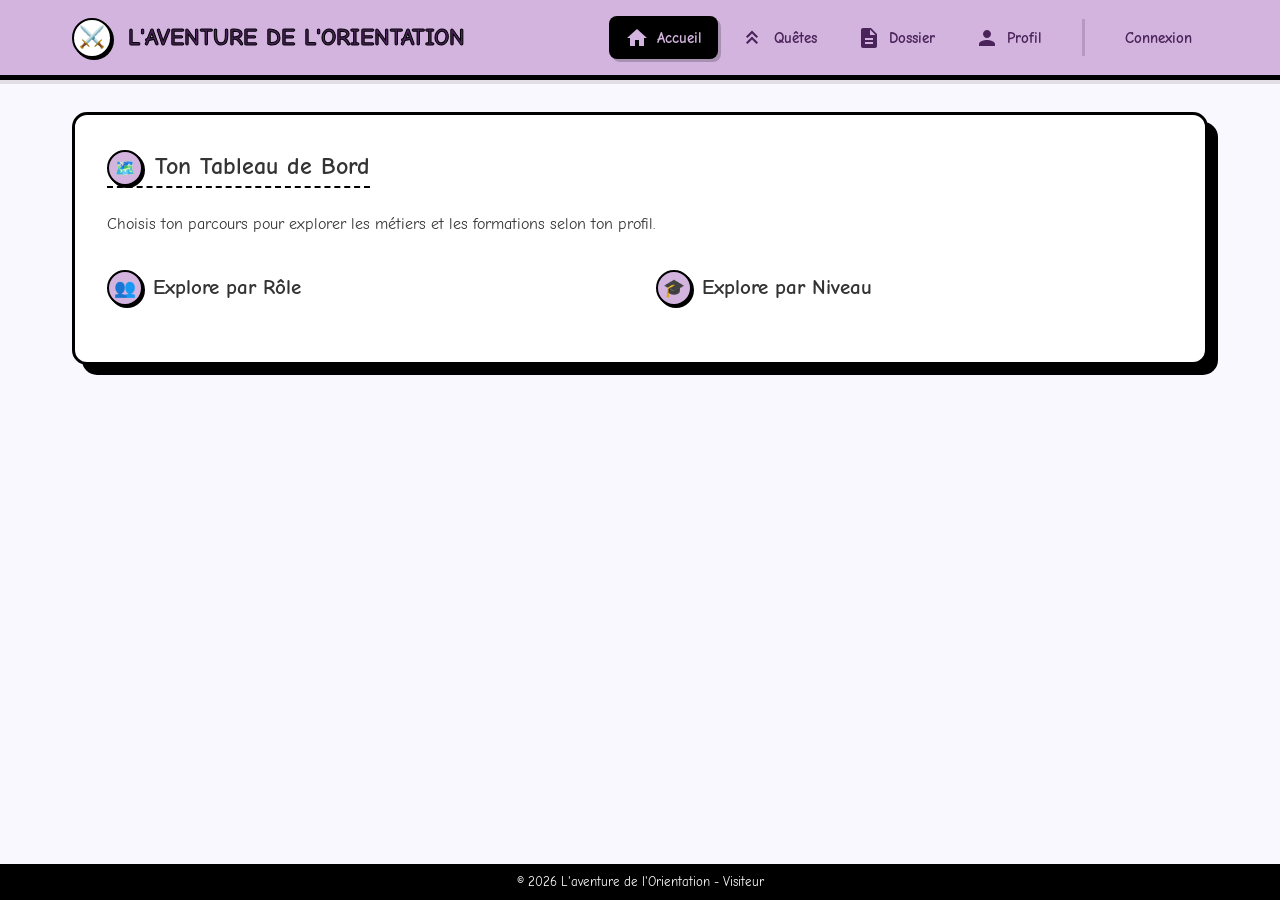
==== frontend/index.html @ a9d34baf "Improve style and better content managmenet" ====
<!DOCTYPE html>
<html lang="fr">
<head>
    <meta charset="UTF-8">
    <meta name="viewport" content="width=device-width, initial-scale=1.0">
    <title>L'aventure de l'Orientation</title>
    <link rel="stylesheet" href="/frontend/css/style.css">
    <link href="https://fonts.googleapis.com/css2?family=Comic+Neue:wght@400;700&display=swap" rel="stylesheet">
</head>
<body>
    <header>
        <div class="header-container">
            <h1><span class="icon">⚔️</span> L'aventure de l'Orientation</h1>
            
            <div id="user-info">
                <button id="menu-toggle" aria-label="Ouvrir le menu">
                    <span></span>
                    <span></span>
                    <span></span>
                </button>
                
                <div id="nav-wrapper">
                    <nav id="main-nav">
                        <button class="nav-btn" data-view="home">
                            <svg class="nav-icon" viewBox="0 0 24 24" width="24" height="24"><path d="M10 20v-6h4v6h5v-8h3L12 3 2 12h3v8z"/></svg>
                            <span>Accueil</span>
                        </button>
                        <button class="nav-btn" data-view="activities">
                            <svg class="nav-icon" viewBox="0 0 24 24" width="24" height="24"><path d="M14.5 18l-4.5-4.5-4.5 4.5-1.5-1.5 6-6 6 6-1.5 1.5zM14.5 12l-4.5-4.5-4.5 4.5-1.5-1.5 6-6 6 6-1.5 1.5z"/></svg>
                            <span>Quêtes</span>
                        </button>
                        <button class="nav-btn" data-view="dossier">
                            <svg class="nav-icon" viewBox="0 0 24 24" width="24" height="24"><path d="M14 2H6c-1.1 0-1.99.9-1.99 2L4 20c0 1.1.89 2 1.99 2H18c1.1 0 2-.9 2-2V8l-6-6zm2 16H8v-2h8v2zm0-4H8v-2h8v2zm-3-5V3.5L18.5 9H13z"/></svg>
                            <span>Dossier</span>
                        </button>
                        <button class="nav-btn" data-view="profile">
                            <svg class="nav-icon" viewBox="0 0 24 24" width="24" height="24"><path d="M12 12c2.21 0 4-1.79 4-4s-1.79-4-4-4-4 1.79-4 4 1.79 4 4 4zm0 2c-2.67 0-8 1.34-8 4v2h16v-2c0-2.66-5.33-4-8-4z"/></svg>
                            <span>Profil</span>
                        </button>
                    </nav>
                    
                    <div id="user-controls">
                        <div id="user-display" class="hidden">
                            <span id="avatar-display">👤</span>
                            <span id="username-display"></span>
                        </div>
                        <button id="login-nav-btn" class="nav-btn">Connexion</button>
                        <button id="logout-btn" title="Déconnexion" class="hidden">
                            <svg class="nav-icon" viewBox="0 0 24 24" width="24" height="24"><path d="M13 3h-2v10h2V3zm4.83 2.17l-1.42 1.42C17.99 7.86 19 9.81 19 12c0 3.87-3.13 7-7 7s-7-3.13-7-7c0-2.19 1.01-4.14 2.58-5.42L6.17 5.17C4.23 6.82 3 9.26 3 12c0 4.97 4.03 9 9 9s9-4.03 9-9c0-2.74-1.23-5.18-3.17-6.83z"/></svg>
                        </button>
                    </div>
                </div>
            </div>
        </div>
    </header>
    
    <main id="app">
        <!-- Section Connexion / Inscription -->
        <section id="login-section" class="panel view">
            <div id="login-box">
                <h2><span class="icon">🗝️</span> Prêt pour l'aventure ?</h2>
                <form id="login-form">
                    <div class="form-group">
                        <label for="username">Nom d'aventurier</label>
                        <input type="text" id="username" required>
                    </div>
                    <div class="form-group">
                        <label for="password">Mot de passe</label>
                        <input type="password" id="password" required>
                    </div>
                    <button type="submit">Se connecter</button>
                </form>
                <p class="hint">Nouveau ici ? <a href="#" id="show-register">Crée ton profil d'aventurier</a></p>
            </div>

            <div id="register-box" class="hidden">
                <h2><span class="icon">✨</span> Nouvel Aventurier</h2>
                <form id="register-form">
                    <div class="form-group">
                        <label for="reg-username">Nom d'aventurier</label>
                        <input type="text" id="reg-username" required>
                    </div>
                    <div class="form-group">
                        <label for="reg-password">Mot de passe</label>
                        <input type="password" id="reg-password" required>
                    </div>
                    <div class="form-group">
                        <label for="reg-role">Ton rôle</label>
                        <select id="reg-role" required></select>
                    </div>
                    <div class="form-group">
                        <label for="reg-level">Ton niveau</label>
                        <select id="reg-level" required></select>
                    </div>
                    <button type="submit">Rejoindre l'aventure</button>
                </form>
                <p class="hint">Déjà inscrit ? <a href="#" id="show-login">Retour à la connexion</a></p>
            </div>
        </section>

        <!-- Section Accueil / Dashboard -->
        <section id="home-section" class="panel view hidden">
            <h2><span class="icon">🗺️</span> Ton Tableau de Bord</h2>
            <p style="margin-bottom: 2rem;">Choisis ton parcours pour explorer les métiers et les formations selon ton profil.</p>
            
            <div class="dashboard-grid">
                <div class="dashboard-group">
                    <h3><span class="icon">👥</span> Explore par Rôle</h3>
                    <div id="role-buttons" class="button-cloud"></div>
                </div>
                <div class="dashboard-group">
                    <h3><span class="icon">🎓</span> Explore par Niveau</h3>
                    <div id="level-buttons" class="button-cloud"></div>
                </div>
            </div>
        </section>

        <!-- Section Activités (Liste) -->
        <section id="activities-section" class="panel view hidden">
            <div class="header-actions">
                <h2><span class="icon">🏹</span> Tes quêtes disponibles</h2>
                <div class="filters">
                    <select id="level-filter">
                        <option value="">Tous les niveaux</option>
                    </select>
                </div>
            </div>
            <div id="activities-list" class="manga-grid"></div>
        </section>

        <!-- Section Détail Activité -->
        <section id="activity-detail-section" class="panel view hidden">
            <button class="back-btn">&larr; Retour aux quêtes</button>
            <div id="activity-content">
                <!-- Contenu injecté -->
            </div>

            <div class="activity-actions hidden" id="authenticated-actions">
                <h3><span class="icon">🏆</span> Ma Progression</h3>
                <div class="progression-grid">
                    <div class="form-group">
                        <label class="checkbox-container">
                            <input type="checkbox" id="quest-completed"> 
                            <span>Quête terminée !</span>
                        </label>
                    </div>
                    <div class="form-group">
                        <label for="quest-notes">Mes notes d'aventurier</label>
                        <textarea id="quest-notes" rows="3" placeholder="Qu'as-tu appris aujourd'hui ?"></textarea>
                    </div>
                </div>
                <button id="save-progress-btn">Enregistrer mon exploit</button>
            </div>

            <div class="activity-actions" id="guest-actions">
                <h3><span class="icon">🚀</span> Envie de rejoindre l'aventure ?</h3>
                <p>Connecte-toi pour créer ton dossier personnalisé, enregistrer ta progression et partager tes impressions avec les autres aventuriers !</p>
                <button class="mt-2 start-adventure-btn">Démarrer mon aventure</button>
            </div>

            <div class="comments-section">
                <h3><span class="icon">💬</span> Commentaires</h3>
                <div id="comments-list"></div>
                <form id="comment-form" class="hidden">
                    <textarea id="comment-input" placeholder="Partage ton avis..." required></textarea>
                    <button type="submit">Envoyer</button>
                </form>
                <div id="guest-comment-msg" class="mt-1">
                    <p><em>Connecte-toi pour ajouter un commentaire.</em></p>
                </div>
            </div>
        </section>

        <!-- Section Mon Dossier -->
        <section id="dossier-section" class="panel view hidden">
            <div class="header-actions">
                <h2><span class="icon">📜</span> Mon Dossier Personnel</h2>
                <button id="print-btn">Imprimer mon dossier</button>
            </div>
            <div id="dossier-content">
                <!-- Liste des activités terminées -->
            </div>
        </section>

        <!-- Section Profil -->
        <section id="profile-section" class="panel view hidden">
            <h2><span class="icon">🎭</span> Mon Profil</h2>
            <p>Gère tes informations d'aventurier !</p>
            
            <form id="profile-form" class="mt-2">
                <div class="form-grid-profile">
                    <div class="form-group">
                        <label for="prof-username">Nom d'aventurier</label>
                        <input type="text" id="prof-username" required>
                    </div>
                    <div class="form-group">
                        <label for="prof-age">Ton âge</label>
                        <input type="number" id="prof-age" min="1" max="120">
                    </div>
                    <div class="form-group">
                        <label for="prof-role">Ton rôle</label>
                        <select id="prof-role" required></select>
                    </div>
                    <div class="form-group">
                        <label for="prof-level">Ton niveau</label>
                        <select id="prof-level" required></select>
                    </div>
                    <div class="form-group" style="grid-column: span 2;">
                        <label for="prof-password">Nouveau mot de passe (laisser vide pour ne pas changer)</label>
                        <input type="password" id="prof-password" placeholder="********">
                    </div>
                </div>

                <h3 class="mt-2">Choisir un Avatar</h3>
                <div class="avatar-grid mb-2">
                    <label class="avatar-option">
                        <input type="radio" name="avatar" value="👤" checked>
                        <span class="avatar-icon">👤</span>
                        <span class="avatar-name">Classique</span>
                    </label>
                    <label class="avatar-option">
                        <input type="radio" name="avatar" value="🥷">
                        <span class="avatar-icon">🥷</span>
                        <span class="avatar-name">Ninja</span>
                    </label>
                    <label class="avatar-option">
                        <input type="radio" name="avatar" value="🧙">
                        <span class="avatar-icon">🧙</span>
                        <span class="avatar-name">Sorcier</span>
                    </label>
                    <label class="avatar-option">
                        <input type="radio" name="avatar" value="🤺">
                        <span class="avatar-icon">🤺</span>
                        <span class="avatar-name">Épéiste</span>
                    </label>
                    <label class="avatar-option">
                        <input type="radio" name="avatar" value="🏴‍☠️">
                        <span class="avatar-icon">🏴‍☠️</span>
                        <span class="avatar-name">Pirate</span>
                    </label>
                    <label class="avatar-option">
                        <input type="radio" name="avatar" value="🤖">
                        <span class="avatar-icon">🤖</span>
                        <span class="avatar-name">Mecha</span>
                    </label>
                    <label class="avatar-option">
                        <input type="radio" name="avatar" value="🦸">
                        <span class="avatar-icon">🦸</span>
                        <span class="avatar-name">Héros</span>
                    </label>
                    <label class="avatar-option">
                        <input type="radio" name="avatar" value="🧛">
                        <span class="avatar-icon">🧛</span>
                        <span class="avatar-name">Vampire</span>
                    </label>
                    <label class="avatar-option">
                        <input type="radio" name="avatar" value="🧚">
                        <span class="avatar-icon">🧚</span>
                        <span class="avatar-name">Fée</span>
                    </label>
                    <label class="avatar-option">
                        <input type="radio" name="avatar" value="🧜">
                        <span class="avatar-icon">🧜</span>
                        <span class="avatar-name">Sirène</span>
                    </label>
                    <label class="avatar-option">
                        <input type="radio" name="avatar" value="🐉">
                        <span class="avatar-icon">🐉</span>
                        <span class="avatar-name">Dragon</span>
                    </label>
                    <label class="avatar-option">
                        <input type="radio" name="avatar" value="👺">
                        <span class="avatar-icon">👺</span>
                        <span class="avatar-name">Oni</span>
                    </label>
                </div>
                <button type="submit">Enregistrer les changements</button>
            </form>
        </section>
    </main>

    <footer>
        <p>&copy; 2026 L'aventure de l'Orientation - <span id="current-role">Visiteur</span></p>
    </footer>

    <script src="/frontend/js/main.js"></script>
</body>
</html>
---- frontend/css/style.css ----
/* Theme Variables */
:root {
    --primary-color: #d2b4de;    /* Soft Lavender */
    --primary-light: #f4ecf7;
    --secondary-color: #ebdef0;
    --accent-color: #a569bd;     /* Medium Purple */
    --bg-body: #faf8ff;
    --bg-panel: #ffffff;
    --bg-light: #f9f5ff;
    --text-main: #333;
    --text-header: #4a235a;      /* Very Dark Purple for text */
    --border-main: black;
}

/* Reset and basic styles */
* {
    box-sizing: border-box;
    margin: 0;
    padding: 0;
}

body {
    font-family: 'Comic Neue', cursive, 'Comic Sans MS', sans-serif;
    background-color: var(--bg-body);
    color: var(--text-main);
    line-height: 1.6;
    min-height: 100vh;
}

main {
    max-width: 1200px;
    margin: 2rem auto;
    padding: 0 2rem;
    width: 100%;
}

@media (max-width: 600px) {
    main {
        padding: 0 1rem;
        margin: 1rem auto;
    }
}

/* Layout & Navigation */
.hidden { display: none !important; }

.view {
    display: none;
}

.view:not(.hidden) {
    display: block;
}

/* Header & Navigation */
header {
    background-color: var(--primary-color);
    padding: 1rem 0;
    border-bottom: 5px solid var(--border-main);
    box-shadow: 0 4px 0 rgba(0,0,0,0.1);
    position: sticky;
    top: 0;
    z-index: 1000;
    width: 100%;
}

.header-container {
    max-width: 1200px;
    margin: 0 auto;
    padding: 0 2rem;
    display: flex;
    justify-content: space-between;
    align-items: center;
}

h1 {
    font-size: 1.5rem;
    text-transform: uppercase;
    -webkit-text-stroke: 1px var(--border-main);
    display: flex;
    align-items: center;
    gap: 0.8rem;
    white-space: nowrap;
    margin: 0;
    color: var(--text-header);
}

#user-info {
    display: flex;
    align-items: center;
    justify-content: flex-end;
    gap: 1.5rem;
    flex: 1;
}

#nav-wrapper {
    display: flex;
    align-items: center;
    gap: 1.5rem;
    margin-left: auto;
}

#main-nav {
    display: flex;
    gap: 0.5rem;
}

.nav-btn {
    background: transparent;
    color: var(--text-header);
    padding: 0.6rem 1rem;
    font-size: 0.95rem;
    border: none;
    box-shadow: none;
    border-radius: 8px;
    display: flex;
    align-items: center;
    gap: 0.5rem;
    font-weight: bold;
    cursor: pointer;
    transition: all 0.2s;
    white-space: nowrap;
    text-decoration: none;
}

.nav-btn:hover {
    background: rgba(255,255,255,0.3);
}

.nav-btn.active {
    background: var(--border-main);
    color: var(--primary-color);
    box-shadow: 3px 3px 0 rgba(0,0,0,0.2);
}

.nav-btn.active .nav-icon {
    fill: var(--primary-color);
}

.nav-icon {
    width: 24px;
    height: 24px;
    fill: var(--text-header);
    display: inline-block;
    vertical-align: middle;
    flex-shrink: 0;
}

.nav-icon path {
    fill: inherit;
}

.icon {
    display: inline-flex;
    align-items: center;
    justify-content: center;
    background: var(--primary-color);
    border: 2px solid var(--border-main);
    border-radius: 50%;
    width: 36px;
    height: 36px;
    box-shadow: 2px 2px 0 var(--border-main);
    font-size: 1.1rem;
    margin-right: 0.2rem;
    color: var(--text-header);
}

h1 .icon {
    background: white;
    width: 40px;
    height: 40px;
    font-size: 1.3rem;
}

#user-controls {
    display: flex;
    align-items: center;
    gap: 1.2rem;
    padding-left: 1.5rem;
    border-left: 3px solid rgba(74, 35, 90, 0.2);
}

#user-display {
    display: flex;
    align-items: center;
    gap: 0.8rem;
    font-weight: bold;
    font-size: 1.1rem;
    color: var(--text-header);
}

#avatar-display {
    display: flex;
    align-items: center;
    justify-content: center;
    background: white;
    border: 2px solid var(--border-main);
    border-radius: 50%;
    width: 45px;
    height: 45px;
    font-size: 1.5rem;
    box-shadow: 2px 2px 0 var(--border-main);
    color: var(--text-main);
}

#logout-btn {
    background: var(--accent-color);
    padding: 0.6rem;
    min-width: auto;
    border: 2px solid var(--border-main);
    border-radius: 8px;
    display: flex;
    align-items: center;
    justify-content: center;
    box-shadow: 2px 2px 0 var(--border-main);
    cursor: pointer;
}

#logout-btn .nav-icon {
    fill: white;
}

#menu-toggle {
    display: none;
    flex-direction: column;
    justify-content: space-around;
    width: 35px;
    height: 28px;
    background: transparent;
    border: none;
    box-shadow: none;
    padding: 0;
    cursor: pointer;
}

#menu-toggle span {
    width: 100%;
    height: 4px;
    background: var(--text-header);
    border-radius: 10px;
    transition: all 0.3s;
}

/* Responsive Navigation */
@media (max-width: 1000px) {
    h1 {
        display: block; /* Allow text to wrap around icon */
        font-size: 1.05rem;
        white-space: normal;
        overflow: visible;
        flex: 1;
        line-height: 1.3;
        padding: 0.5rem 0;
        margin-right: 0.5rem;
        word-break: break-word;
    }

    h1 .icon {
        display: inline-flex; /* Keep icon inline with wrapping text */
        width: 28px;
        height: 28px;
        font-size: 0.9rem;
        vertical-align: middle;
        margin-bottom: 0.2rem;
    }
    
    .header-container {
        padding: 0 1rem;
        display: flex;
        justify-content: space-between;
        align-items: center;
    }
    
    #user-info {
        flex: 0 0 auto;
    }
    
    #menu-toggle {
        display: flex;
        flex-shrink: 0;
    }

    #nav-wrapper {
        position: absolute;
        top: 100%;
        left: 0;
        right: 0;
        background: var(--primary-color);
        flex-direction: column;
        padding: 2rem;
        gap: 2rem;
        border-bottom: 5px solid var(--border-main);
        box-shadow: 0 10px 10px rgba(0,0,0,0.1);
        display: none;
        margin-left: 0;
        width: 100%;
    }

    #nav-wrapper.show {
        display: flex;
    }

    #main-nav {
        flex-direction: column;
        width: 100%;
        gap: 1rem;
    }

    .nav-btn {
        width: 100%;
        font-size: 1.2rem;
        padding: 1.2rem;
        background: white;
        color: var(--text-main);
        border: 3px solid var(--border-main);
        box-shadow: 5px 5px 0 var(--border-main);
    }

    .nav-btn .nav-icon {
        fill: var(--text-main);
    }

    #user-controls {
        width: 100%;
        border-left: none;
        padding-left: 0;
        padding-top: 1.5rem;
        border-top: 3px solid rgba(74, 35, 90, 0.2);
        justify-content: space-between;
    }

    #logout-btn {
        padding: 1rem 2rem;
    }
}

/* Panels */
.panel {
    background: var(--bg-panel);
    border: 3px solid var(--border-main);
    padding: 2rem;
    border-radius: 15px;
    box-shadow: 10px 10px 0 var(--border-main);
    margin-bottom: 2rem;
}

@media (max-width: 600px) {
    .panel {
        padding: 1.2rem;
        box-shadow: 6px 6px 0 var(--border-main);
        border-radius: 10px;
    }
}

.panel h2 {
    margin-bottom: 1.5rem;
    border-bottom: 2px dashed var(--border-main);
    display: inline-block;
}

/* Dashboard */
.dashboard-grid {
    display: grid;
    grid-template-columns: 1fr 1fr;
    gap: 2rem;
}

@media (max-width: 768px) {
    .dashboard-grid {
        grid-template-columns: 1fr;
    }
}

.dashboard-group h3 {
    margin-bottom: 1.5rem;
    font-size: 1.3rem;
}

.button-cloud {
    display: flex;
    flex-wrap: wrap;
    gap: 1.2rem;
}

@media (max-width: 480px) {
    .button-cloud {
        justify-content: center;
    }
}

.cloud-btn {
    background: #fff;
    color: var(--text-main);
    padding: 1rem 1.5rem;
    border: 3px solid var(--border-main);
    box-shadow: 4px 4px 0 var(--border-main);
    font-weight: bold;
    cursor: pointer;
    border-radius: 12px;
    transition: all 0.1s ease;
    display: flex;
    flex-direction: column;
    align-items: center;
    gap: 0.8rem;
    min-width: 130px;
    flex: 1 1 130px; /* Allow buttons to grow and shrink responsibly */
    max-width: 100%;
    text-decoration: none;
}

.role-icon {
    font-size: 2rem;
    background: var(--primary-light);
    width: 60px;
    height: 60px;
    display: flex;
    align-items: center;
    justify-content: center;
    border-radius: 50%;
    border: 2px solid var(--border-main);
    box-shadow: 3px 3px 0 var(--border-main);
}

.cloud-btn:hover {
    background: var(--primary-light);
    transform: translate(-2px, -2px);
    box-shadow: 6px 6px 0 var(--border-main);
}

.cloud-btn:active {
    transform: translate(2px, 2px);
    box-shadow: 2px 2px 0 var(--border-main);
}

/* Forms */
.form-group {
    margin-bottom: 1.5rem;
}

label {
    display: block;
    font-weight: bold;
    margin-bottom: 0.5rem;
}

input, select, textarea {
    width: 100%;
    padding: 0.8rem;
    border: 3px solid var(--border-main);
    border-radius: 8px;
    font-family: inherit;
    font-size: 1rem;
}

button {
    background-color: var(--accent-color);
    color: white;
    font-family: inherit;
    font-size: 1.1rem;
    padding: 0.8rem 1.5rem;
    border: 3px solid var(--border-main);
    border-radius: 10px;
    cursor: pointer;
    box-shadow: 4px 4px 0 var(--border-main);
    transition: all 0.1s ease;
}

button:hover {
    filter: brightness(1.1);
}

button:active {
    box-shadow: 2px 2px 0 var(--border-main);
    transform: translate(2px, 2px);
}

/* Manga Grid */
.manga-grid {
    display: grid;
    grid-template-columns: repeat(auto-fill, minmax(300px, 1fr));
    gap: 2.5rem;
    margin-top: 2rem;
}

@media (max-width: 480px) {
    .manga-grid {
        grid-template-columns: 1fr;
        gap: 1.5rem;
    }
}

.activity-card {
    border: 3px solid var(--border-main);
    padding: 0;
    background: #fff;
    position: relative;
    transition: all 0.3s ease;
    display: flex;
    flex-direction: column;
    box-shadow: 8px 8px 0 var(--border-main);
    border-radius: 12px;
    overflow: hidden;
    height: 100%;
}

@media (max-width: 600px) {
    .activity-card {
        box-shadow: 5px 5px 0 var(--border-main);
    }
}

.activity-card:hover {
    transform: translate(-4px, -4px);
    box-shadow: 12px 12px 0 var(--border-main);
}

.activity-card-header {
    background: var(--primary-color);
    padding: 1.2rem;
    border-bottom: 3px solid var(--border-main);
}

.activity-card h3 {
    margin: 0;
    padding: 0;
    background: transparent;
    color: var(--text-header);
    border: none;
    font-size: 1.3rem;
    line-height: 1.3;
}

.activity-card-body {
    padding: 1.5rem;
    display: flex;
    flex-direction: column;
    flex-grow: 1;
    gap: 1rem;
}

.activity-card p {
    font-size: 1rem;
    color: #555;
    margin: 0;
    display: -webkit-box;
    -webkit-line-clamp: 3;
    -webkit-box-orient: vertical;
    overflow: hidden;
}

.activity-card .open-activity {
    width: 100%;
    margin-top: auto;
    background-color: var(--accent-color);
}

/* Activity Badges */
.activity-badges {
    display: flex;
    flex-wrap: wrap;
    gap: 0.4rem;
    margin-bottom: 0.8rem;
}

.badge {
    font-size: 0.7rem;
    padding: 0.25rem 0.6rem;
    border-radius: 6px;
    border: 2px solid var(--border-main);
    font-weight: bold;
    text-transform: uppercase;
    box-shadow: 2px 2px 0 var(--border-main);
}

.badge-type { background: #e3f2fd; color: #1976d2; }
.badge-role { background: #f3e5f5; color: #7b1fa2; }
.badge-level { background: #e8f5e9; color: #388e3c; }

/* Collapsible Themes */
.theme-section {
    margin-bottom: 2rem;
}

.theme-header {
    background: #333;
    color: var(--primary-color);
    padding: 1rem 1.5rem;
    border: 3px solid var(--border-main);
    border-radius: 10px;
    display: flex;
    justify-content: space-between;
    align-items: center;
    cursor: pointer;
    user-select: none;
    box-shadow: 4px 4px 0 var(--border-main);
    margin-bottom: 1rem;
}

@media (max-width: 600px) {
    .theme-header {
        padding: 0.8rem 1rem;
        box-shadow: 3px 3px 0 var(--border-main);
    }
    
    .theme-header h3 {
        font-size: 1.1rem;
    }
}

.theme-header:hover {
    background: #444;
}

.theme-header h3 {
    margin: 0;
    border: none;
    color: inherit;
    font-size: 1.2rem;
    display: flex;
    align-items: center;
    gap: 0.5rem;
}

.theme-toggle-icon {
    transition: transform 0.3s;
    font-size: 1.2rem;
}

.theme-section.collapsed .theme-toggle-icon {
    transform: rotate(-90deg);
}

.theme-section.collapsed .manga-grid {
    display: none;
}

/* Activity Detail Page */
#activity-detail-section {
    padding-top: 2rem;
}

.activity-detail-header {
    margin-bottom: 3rem;
    border-bottom: 5px solid var(--border-main);
    padding-bottom: 2rem;
}

.activity-detail-header h2 {
    font-size: 2.5rem;
    margin: 1rem 0;
    line-height: 1.2;
    border: none;
    display: block;
}

.detail-body {
    display: flex;
    flex-direction: column;
    gap: 3.5rem;
    margin-bottom: 4rem;
}

.quest-description-box {
    font-size: 1.2rem;
    line-height: 1.8;
    background: white;
    padding: 2.5rem;
    border: 3px solid var(--border-main);
    border-radius: 15px;
    box-shadow: 6px 6px 0 rgba(0,0,0,0.05);
    position: relative;
}

.quest-description-box::after {
    content: "Détails de la Quête";
    position: absolute;
    top: -15px;
    right: 20px;
    background: var(--primary-color);
    color: var(--text-header);
    padding: 0.2rem 1rem;
    font-weight: bold;
    border: 2px solid var(--border-main);
    font-size: 0.9rem;
    border-radius: 4px;
}

.video-section {
    margin: 2rem 0;
}

.documents-section-box {
    background: #fff;
    border: 3px dashed var(--border-main);
    padding: 2rem;
    border-radius: 15px;
}

.documents-section-box h4 {
    margin-bottom: 1.5rem;
    font-size: 1.3rem;
    display: flex;
    align-items: center;
    gap: 0.8rem;
}

/* Progression & Actions */
.activity-actions {
    background: var(--bg-light);
    border: 4px solid var(--border-main);
    padding: 3rem;
    border-radius: 20px;
    margin: 5rem 0;
    box-shadow: 12px 12px 0 var(--border-main);
    position: relative;
}

.activity-actions::before {
    content: "MISSION";
    position: absolute;
    top: -20px;
    left: 30px;
    background: var(--accent-color);
    color: white;
    padding: 0.4rem 1.5rem;
    font-weight: bold;
    border: 3px solid var(--border-main);
    border-radius: 5px;
    transform: rotate(-2deg);
    font-size: 1.1rem;
}

.progression-grid {
    display: grid;
    grid-template-columns: 1fr 2fr;
    gap: 3rem;
    align-items: start;
}

@media (max-width: 800px) {
    .progression-grid {
        grid-template-columns: 1fr;
        gap: 2rem;
    }
}

.checkbox-container {
    display: flex;
    align-items: center;
    gap: 15px;
    cursor: pointer;
    font-weight: bold;
    background: white;
    padding: 1.5rem;
    border: 3px solid var(--border-main);
    border-radius: 12px;
    box-shadow: 5px 5px 0 var(--border-main);
    user-select: none;
    transition: all 0.1s;
}

.checkbox-container:hover {
    background: var(--primary-light);
}

.checkbox-container input[type="checkbox"] {
    width: 32px;
    height: 32px;
    cursor: pointer;
    margin: 0;
}

#save-progress-btn {
    width: 100%;
    margin-top: 2rem;
    background-color: #4caf50;
    padding: 1.5rem;
    font-size: 1.3rem;
}

/* Comments */
.comments-section {
    margin-top: 5rem;
    padding-top: 2rem;
}

.comments-section h3 {
    font-size: 2rem;
    margin-bottom: 3rem;
}

.comment-item {
    margin-bottom: 2rem;
    padding: 1.5rem;
    border-radius: 12px;
}

#comment-form {
    margin-top: 4rem;
    background: white;
    padding: 2.5rem;
    border: 3px solid var(--border-main);
    border-radius: 20px;
    box-shadow: 8px 8px 0 var(--border-main);
}

/* Back button */
.back-btn {
    display: inline-flex;
    align-items: center;
    gap: 0.5rem;
    margin-bottom: 2.5rem;
    background: white;
    color: var(--text-main);
    border: 2px solid var(--border-main);
    padding: 0.8rem 1.5rem;
    font-size: 1rem;
    box-shadow: 4px 4px 0 var(--border-main);
    cursor: pointer;
    font-weight: bold;
    transition: all 0.2s;
}

.back-btn:hover {
    transform: translate(-2px, -2px);
    box-shadow: 6px 6px 0 var(--border-main);
}

/* Avatar Selection (Profile) */
.avatar-grid {
    display: grid;
    grid-template-columns: repeat(auto-fill, minmax(150px, 1fr));
    gap: 2.5rem;
    margin-top: 2rem;
}

.avatar-option {
    cursor: pointer;
    display: flex;
    flex-direction: column;
    align-items: center;
    padding: 2rem 1rem;
    border: 3px solid var(--border-main);
    border-radius: 20px;
    background: white;
    box-shadow: 6px 6px 0 var(--border-main);
    transition: all 0.3s cubic-bezier(0.175, 0.885, 0.32, 1.275);
    user-select: none;
    position: relative;
    overflow: hidden;
}

.avatar-option:hover {
    transform: translateY(-8px) rotate(1deg);
    box-shadow: 12px 12px 0 var(--border-main);
    border-color: var(--accent-color);
}

.avatar-option input[type="radio"] {
    display: none;
}

.avatar-option:has(input[type="radio"]:checked) {
    background: var(--primary-light);
    border-color: var(--accent-color);
    box-shadow: 6px 6px 0 var(--accent-color);
}

.avatar-option:has(input[type="radio"]:checked)::after {
    content: "VOTRE CHOIX";
    position: absolute;
    bottom: 0;
    left: 0;
    right: 0;
    background: var(--accent-color);
    color: white;
    font-size: 0.7rem;
    font-weight: bold;
    padding: 0.3rem;
    text-align: center;
}

.avatar-icon {
    font-size: 5rem;
    margin-bottom: 1.5rem;
    filter: drop-shadow(4px 4px 0 rgba(0,0,0,0.1));
    transition: all 0.4s;
}

.avatar-option:hover .avatar-icon {
    transform: scale(1.2) translateY(-5px);
}

.avatar-name {
    font-weight: bold;
    font-size: 1.1rem;
    color: var(--text-header);
    text-transform: uppercase;
}

/* Admin Specific Styles */
.admin-tabs {
    display: flex;
    gap: 1rem;
    margin-bottom: 2.5rem;
    border-bottom: 4px solid var(--border-main);
    padding-bottom: 0.5rem;
    overflow-x: auto;
}

.tab-btn {
    background: white;
    color: var(--text-main);
    border: 3px solid var(--border-main);
    border-bottom: none;
    border-radius: 12px 12px 0 0;
    padding: 1rem 2rem;
    font-weight: bold;
    cursor: pointer;
    box-shadow: none;
    transition: all 0.2s;
    margin-bottom: -0.5rem;
    white-space: nowrap;
}

.tab-btn.active {
    background: var(--primary-color);
    color: var(--text-header);
    transform: translateY(-4px);
    box-shadow: 0 4px 0 var(--primary-color);
}

.admin-split {
    display: grid;
    grid-template-columns: 1fr 1.2fr;
    gap: 4rem;
    align-items: start;
    margin-top: 2rem;
}

@media (max-width: 1100px) {
    .admin-split {
        grid-template-columns: 1fr;
        gap: 3rem;
    }
}

.admin-form-col {
    background: var(--bg-light);
    padding: 2.5rem;
    border: 3px solid var(--border-main);
    border-radius: 20px;
    box-shadow: 8px 8px 0 var(--border-main);
}

.admin-form-col h3 {
    margin-bottom: 2rem;
    border-bottom: 2px solid var(--border-main);
    padding-bottom: 0.5rem;
    font-size: 1.5rem;
}

.admin-list-col h3 {
    margin-bottom: 2rem;
    font-size: 1.5rem;
}

#admin-activities-list {
    display: flex;
    flex-direction: column;
    gap: 1.5rem;
}

.admin-list-item {
    background: white;
    border: 3px solid var(--border-main);
    padding: 1.5rem;
    border-radius: 15px;
    display: flex;
    justify-content: space-between;
    align-items: center;
    gap: 1.5rem;
    box-shadow: 5px 5px 0 var(--border-main);
    transition: transform 0.2s;
}

.admin-list-item:hover {
    transform: translate(-2px, -2px);
    box-shadow: 7px 7px 0 var(--border-main);
}

.admin-list-item-info {
    flex-grow: 1;
}

.admin-list-item-info strong {
    display: block;
    font-size: 1.2rem;
    margin-bottom: 0.5rem;
    color: var(--text-header);
}

.admin-list-item-info .meta-badges {
    display: flex;
    gap: 0.5rem;
    flex-wrap: wrap;
}

.admin-list-item-info .meta-badges span {
    font-size: 0.75rem;
    padding: 0.2rem 0.6rem;
    background: var(--bg-light);
    border: 1px solid var(--border-main);
    border-radius: 4px;
    font-weight: bold;
}

.admin-list-item button.delete-btn {
    background: #ff4d4d;
    padding: 0.8rem 1.2rem;
    font-size: 0.9rem;
    flex-shrink: 0;
}

/* Moderation Styles */
#pending-comments-list {
    display: grid;
    grid-template-columns: repeat(auto-fill, minmax(350px, 1fr));
    gap: 2.5rem;
    margin-top: 1rem;
}

@media (max-width: 600px) {
    #pending-comments-list {
        grid-template-columns: 1fr;
    }
}

.moderation-card {
    background: white;
    border: 3px solid var(--border-main);
    border-radius: 20px;
    padding: 2rem;
    display: flex;
    flex-direction: column;
    gap: 1.5rem;
    box-shadow: 8px 8px 0 var(--border-main);
}

.moderation-meta {
    font-size: 0.95rem;
    border-bottom: 2px dashed var(--primary-color);
    padding-bottom: 1rem;
    color: var(--text-header);
    font-weight: bold;
}

.moderation-content {
    font-style: italic;
    line-height: 1.5;
    flex-grow: 1;
    font-size: 1.1rem;
    color: #444;
}

.moderation-actions {
    display: flex;
    gap: 1rem;
}

.moderation-actions button {
    flex: 1;
    font-size: 1rem;
    padding: 0.8rem;
}

.approve-btn { background: #4caf50; }
.reject-btn { background: #f44336; }

/* Utils */
.mt-2 { margin-top: 2rem; }
.mt-3 { margin-top: 3rem; }
.mb-1 { margin-bottom: 1rem; }
.mb-2 { margin-bottom: 2rem; }
.mb-3 { margin-bottom: 3rem; }

/* Footer */
footer {
    position: fixed;
    bottom: 0;
    width: 100%;
    background: var(--border-main);
    color: white;
    text-align: center;
    padding: 0.5rem;
    font-size: 0.8rem;
}

/* Print Styles */
@media print {
    header, footer, nav, button, .filters, #login-section, .activity-actions, .comments-section {
        display: none !important;
    }
    body {
        background: white;
        padding: 0;
    }
    .panel {
        border: none;
        box-shadow: none;
        padding: 0;
    }
    main {
        max-width: 100%;
        margin: 0;
    }
    .view:not(#dossier-section) {
        display: none !important;
    }
    #dossier-section {
        display: block !important;
    }
}
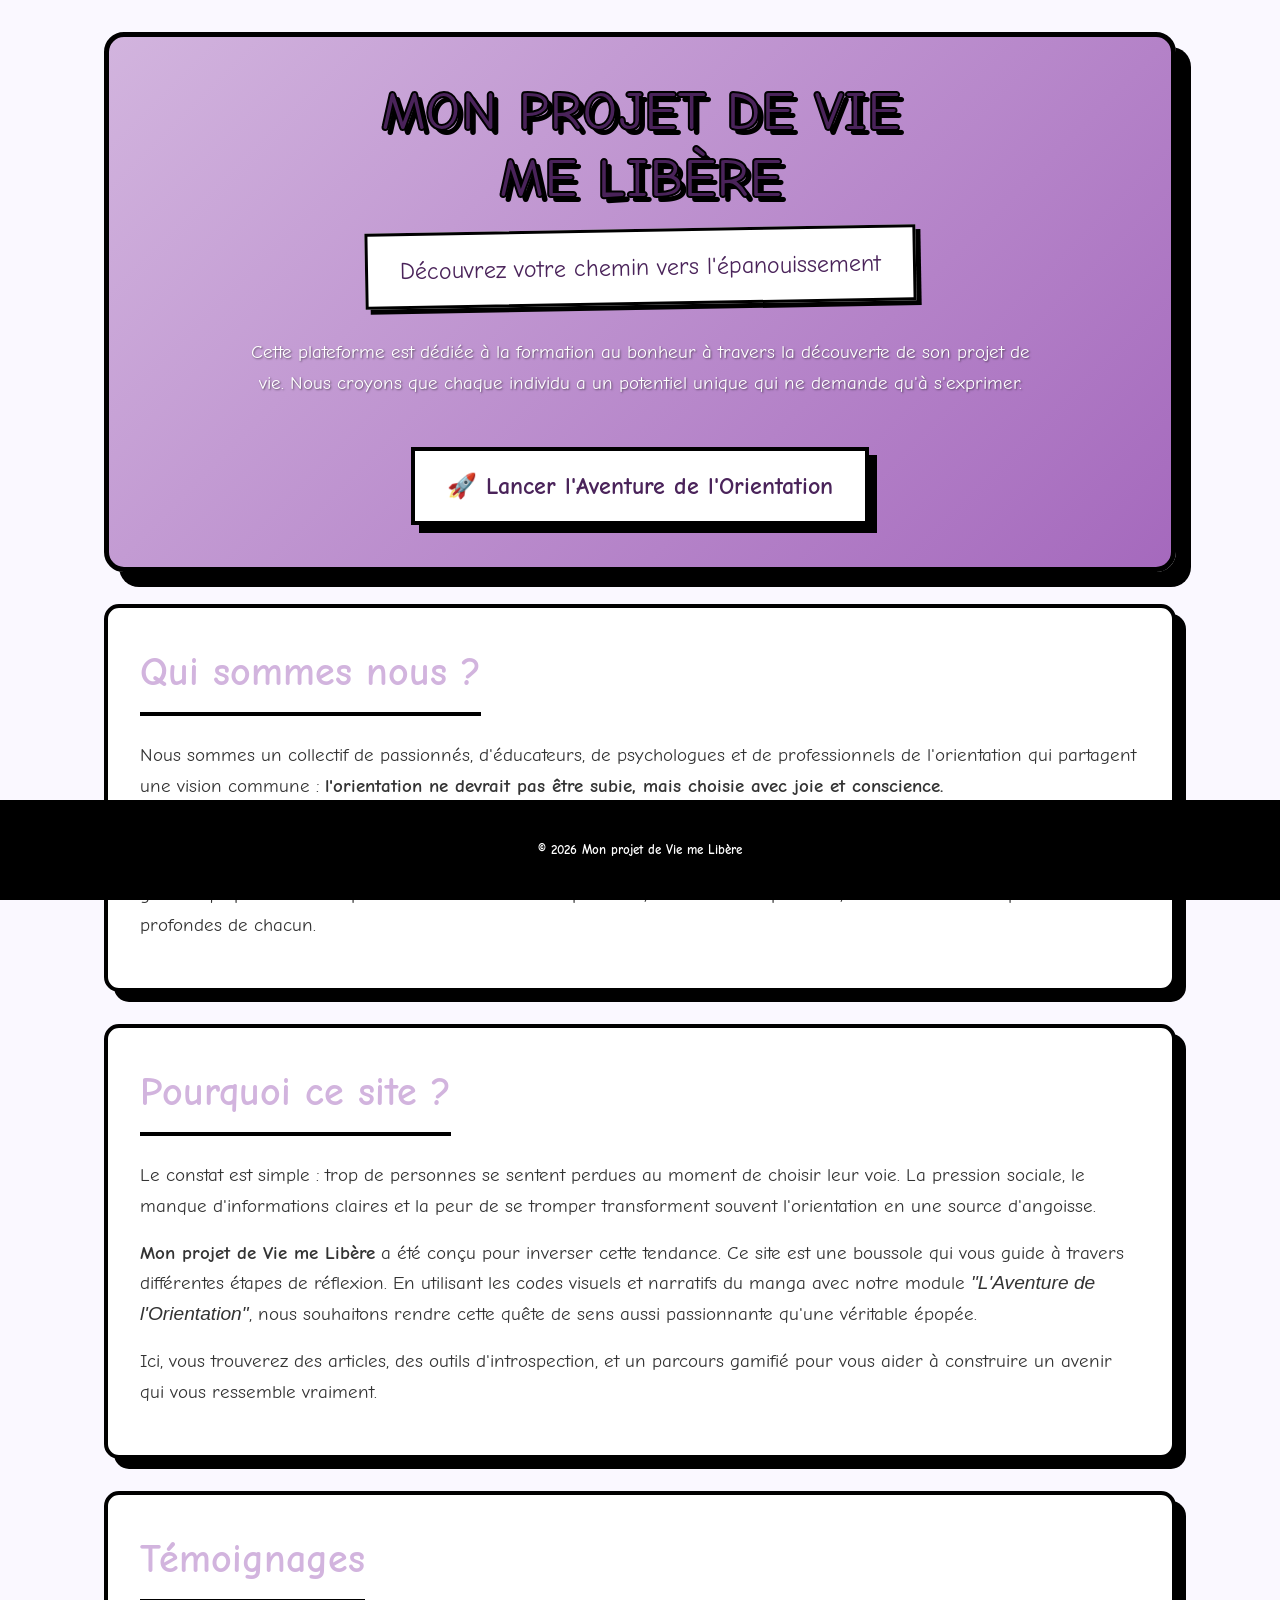
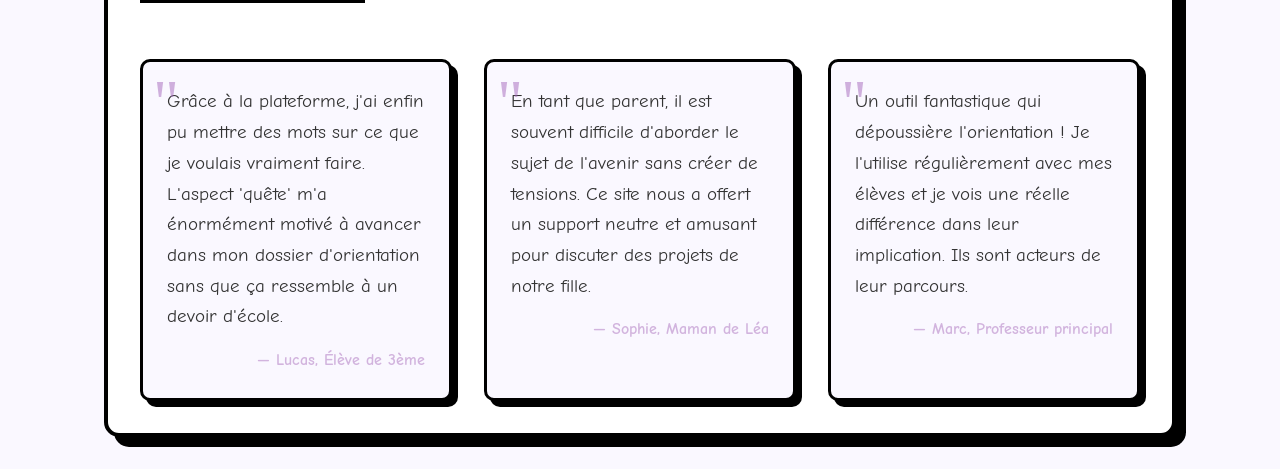
==== commit 490a82ed: "Add a landing page" ====
--- a/frontend/index.html
+++ b/frontend/index.html
@@ -3,286 +3,180 @@
 <head>
     <meta charset="UTF-8">
     <meta name="viewport" content="width=device-width, initial-scale=1.0">
-    <title>L'aventure de l'Orientation</title>
+    <title>Mon projet de Vie me Libère</title>
+    <link rel="icon" type="image/svg+xml" href="/frontend/favicon.svg">
     <link rel="stylesheet" href="/frontend/css/style.css">
     <link href="https://fonts.googleapis.com/css2?family=Comic+Neue:wght@400;700&display=swap" rel="stylesheet">
+    <style>
+        .landing-hero {
+            display: flex;
+            flex-direction: column;
+            align-items: center;
+            justify-content: center;
+            min-height: 60vh;
+            text-align: center;
+            background: linear-gradient(135deg, var(--primary-color) 0%, var(--accent-color) 100%);
+            border: 5px solid var(--border-main);
+            box-shadow: 15px 15px 0 var(--border-main);
+            margin: 2rem;
+            border-radius: 20px;
+            padding: 2rem;
+            color: white;
+        }
+        .landing-title {
+            font-size: 3.5rem;
+            -webkit-text-stroke: 2px var(--border-main);
+            text-shadow: 5px 5px 0 var(--border-main);
+            margin-bottom: 1rem;
+            text-transform: uppercase;
+            line-height: 1.2;
+        }
+        .landing-subtitle {
+            font-size: 1.5rem;
+            background: white;
+            padding: 1rem 2rem;
+            border: 3px solid var(--border-main);
+            box-shadow: 5px 5px 0 var(--border-main);
+            margin-bottom: 2rem;
+            transform: rotate(-1deg);
+            color: var(--text-header);
+        }
+        .start-adventure-btn {
+            font-size: 1.5rem;
+            padding: 1rem 2rem;
+            background: white;
+            color: var(--text-header);
+            text-decoration: none;
+            border: 4px solid var(--border-main);
+            box-shadow: 8px 8px 0 var(--border-main);
+            transition: all 0.2s;
+            font-weight: bold;
+            display: inline-block;
+            margin-top: 1rem;
+        }
+        .start-adventure-btn:hover {
+            transform: scale(1.05) rotate(1deg);
+            box-shadow: 12px 12px 0 var(--accent-color);
+            background: var(--primary-light);
+        }
+        
+        .content-section {
+            background: white;
+            border: 4px solid var(--border-main);
+            box-shadow: 10px 10px 0 var(--border-main);
+            margin: 2rem;
+            border-radius: 15px;
+            padding: 2rem;
+        }
+        .content-section h2 {
+            font-size: 2.5rem;
+            color: var(--primary-color);
+            margin-bottom: 1.5rem;
+            border-bottom: 4px solid var(--border-main);
+            padding-bottom: 0.5rem;
+            display: inline-block;
+        }
+        .content-section p {
+            font-size: 1.2rem;
+            line-height: 1.6;
+            margin-bottom: 1rem;
+        }
+        
+        .testimonials-grid {
+            display: grid;
+            grid-template-columns: repeat(auto-fit, minmax(300px, 1fr));
+            gap: 2rem;
+            margin-top: 2rem;
+        }
+        .testimonial-card {
+            background: var(--bg-body);
+            border: 3px solid var(--border-main);
+            box-shadow: 6px 6px 0 var(--border-main);
+            padding: 1.5rem;
+            border-radius: 10px;
+            position: relative;
+        }
+        .testimonial-card::before {
+            content: '"';
+            font-size: 4rem;
+            color: var(--accent-color);
+            position: absolute;
+            top: -10px;
+            left: 10px;
+            opacity: 0.5;
+            font-family: serif;
+        }
+        .testimonial-author {
+            font-weight: bold;
+            text-align: right;
+            margin-top: 1rem;
+            color: var(--primary-color);
+        }
+        
+        @media (max-width: 768px) {
+            .landing-title { font-size: 2rem; }
+            .landing-hero { margin: 1rem; padding: 1rem; }
+            .content-section { margin: 1rem; padding: 1.5rem; }
+        }
+    </style>
 </head>
 <body>
-    <header>
-        <div class="header-container">
-            <h1><span class="icon">⚔️</span> L'aventure de l'Orientation</h1>
-            
-            <div id="user-info">
-                <button id="menu-toggle" aria-label="Ouvrir le menu">
-                    <span></span>
-                    <span></span>
-                    <span></span>
-                </button>
-                
-                <div id="nav-wrapper">
-                    <nav id="main-nav">
-                        <button class="nav-btn" data-view="home">
-                            <svg class="nav-icon" viewBox="0 0 24 24" width="24" height="24"><path d="M10 20v-6h4v6h5v-8h3L12 3 2 12h3v8z"/></svg>
-                            <span>Accueil</span>
-                        </button>
-                        <button class="nav-btn" data-view="activities">
-                            <svg class="nav-icon" viewBox="0 0 24 24" width="24" height="24"><path d="M14.5 18l-4.5-4.5-4.5 4.5-1.5-1.5 6-6 6 6-1.5 1.5zM14.5 12l-4.5-4.5-4.5 4.5-1.5-1.5 6-6 6 6-1.5 1.5z"/></svg>
-                            <span>Quêtes</span>
-                        </button>
-                        <button class="nav-btn" data-view="dossier">
-                            <svg class="nav-icon" viewBox="0 0 24 24" width="24" height="24"><path d="M14 2H6c-1.1 0-1.99.9-1.99 2L4 20c0 1.1.89 2 1.99 2H18c1.1 0 2-.9 2-2V8l-6-6zm2 16H8v-2h8v2zm0-4H8v-2h8v2zm-3-5V3.5L18.5 9H13z"/></svg>
-                            <span>Dossier</span>
-                        </button>
-                        <button class="nav-btn" data-view="profile">
-                            <svg class="nav-icon" viewBox="0 0 24 24" width="24" height="24"><path d="M12 12c2.21 0 4-1.79 4-4s-1.79-4-4-4-4 1.79-4 4 1.79 4 4 4zm0 2c-2.67 0-8 1.34-8 4v2h16v-2c0-2.66-5.33-4-8-4z"/></svg>
-                            <span>Profil</span>
-                        </button>
-                    </nav>
-                    
-                    <div id="user-controls">
-                        <div id="user-display" class="hidden">
-                            <span id="avatar-display">👤</span>
-                            <span id="username-display"></span>
-                        </div>
-                        <button id="login-nav-btn" class="nav-btn">Connexion</button>
-                        <button id="logout-btn" title="Déconnexion" class="hidden">
-                            <svg class="nav-icon" viewBox="0 0 24 24" width="24" height="24"><path d="M13 3h-2v10h2V3zm4.83 2.17l-1.42 1.42C17.99 7.86 19 9.81 19 12c0 3.87-3.13 7-7 7s-7-3.13-7-7c0-2.19 1.01-4.14 2.58-5.42L6.17 5.17C4.23 6.82 3 9.26 3 12c0 4.97 4.03 9 9 9s9-4.03 9-9c0-2.74-1.23-5.18-3.17-6.83z"/></svg>
-                        </button>
-                    </div>
-                </div>
-            </div>
-        </div>
-    </header>
-    
-    <main id="app">
-        <!-- Section Connexion / Inscription -->
-        <section id="login-section" class="panel view">
-            <div id="login-box">
-                <h2><span class="icon">🗝️</span> Prêt pour l'aventure ?</h2>
-                <form id="login-form">
-                    <div class="form-group">
-                        <label for="username">Nom d'aventurier</label>
-                        <input type="text" id="username" required>
-                    </div>
-                    <div class="form-group">
-                        <label for="password">Mot de passe</label>
-                        <input type="password" id="password" required>
-                    </div>
-                    <button type="submit">Se connecter</button>
-                </form>
-                <p class="hint">Nouveau ici ? <a href="#" id="show-register">Crée ton profil d'aventurier</a></p>
-            </div>
-
-            <div id="register-box" class="hidden">
-                <h2><span class="icon">✨</span> Nouvel Aventurier</h2>
-                <form id="register-form">
-                    <div class="form-group">
-                        <label for="reg-username">Nom d'aventurier</label>
-                        <input type="text" id="reg-username" required>
-                    </div>
-                    <div class="form-group">
-                        <label for="reg-password">Mot de passe</label>
-                        <input type="password" id="reg-password" required>
-                    </div>
-                    <div class="form-group">
-                        <label for="reg-role">Ton rôle</label>
-                        <select id="reg-role" required></select>
-                    </div>
-                    <div class="form-group">
-                        <label for="reg-level">Ton niveau</label>
-                        <select id="reg-level" required></select>
-                    </div>
-                    <button type="submit">Rejoindre l'aventure</button>
-                </form>
-                <p class="hint">Déjà inscrit ? <a href="#" id="show-login">Retour à la connexion</a></p>
-            </div>
+    <main>
+        <section class="landing-hero">
+            <h1 class="landing-title">Mon projet de Vie<br>me Libère</h1>
+            <div class="landing-subtitle">Découvrez votre chemin vers l'épanouissement</div>
+            <p style="font-size: 1.2rem; max-width: 800px; margin: 0 auto 2rem auto; text-shadow: 1px 1px 2px rgba(0,0,0,0.5);">
+                Cette plateforme est dédiée à la formation au bonheur à travers la découverte de son projet de vie.
+                Nous croyons que chaque individu a un potentiel unique qui ne demande qu'à s'exprimer.
+            </p>
+            <a href="/adventure" class="start-adventure-btn">🚀 Lancer l'Aventure de l'Orientation</a>
+        </section>
+        
+        <section class="content-section">
+            <h2>Qui sommes nous ?</h2>
+            <p>
+                Nous sommes un collectif de passionnés, d'éducateurs, de psychologues et de professionnels de l'orientation qui partagent une vision commune : <strong>l'orientation ne devrait pas être subie, mais choisie avec joie et conscience.</strong>
+            </p>
+            <p>
+                Notre équipe travaille chaque jour pour créer des outils innovants, ludiques et profondément humains, afin d'accompagner les jeunes (et les moins jeunes !) dans la définition de leur projet de vie. Nous croyons en une approche globale qui prend en compte non seulement les compétences, mais aussi les passions, les valeurs et les aspirations profondes de chacun.
+            </p>
         </section>
 
-        <!-- Section Accueil / Dashboard -->
-        <section id="home-section" class="panel view hidden">
-            <h2><span class="icon">🗺️</span> Ton Tableau de Bord</h2>
-            <p style="margin-bottom: 2rem;">Choisis ton parcours pour explorer les métiers et les formations selon ton profil.</p>
-            
-            <div class="dashboard-grid">
-                <div class="dashboard-group">
-                    <h3><span class="icon">👥</span> Explore par Rôle</h3>
-                    <div id="role-buttons" class="button-cloud"></div>
+        <section class="content-section">
+            <h2>Pourquoi ce site ?</h2>
+            <p>
+                Le constat est simple : trop de personnes se sentent perdues au moment de choisir leur voie. La pression sociale, le manque d'informations claires et la peur de se tromper transforment souvent l'orientation en une source d'angoisse.
+            </p>
+            <p>
+                <strong>Mon projet de Vie me Libère</strong> a été conçu pour inverser cette tendance. Ce site est une boussole qui vous guide à travers différentes étapes de réflexion. En utilisant les codes visuels et narratifs du manga avec notre module <em>"L'Aventure de l'Orientation"</em>, nous souhaitons rendre cette quête de sens aussi passionnante qu'une véritable épopée. 
+            </p>
+            <p>
+                Ici, vous trouverez des articles, des outils d'introspection, et un parcours gamifié pour vous aider à construire un avenir qui vous ressemble vraiment.
+            </p>
+        </section>
+
+        <section class="content-section">
+            <h2>Témoignages</h2>
+            <div class="testimonials-grid">
+                <div class="testimonial-card">
+                    <p>Grâce à la plateforme, j'ai enfin pu mettre des mots sur ce que je voulais vraiment faire. L'aspect 'quête' m'a énormément motivé à avancer dans mon dossier d'orientation sans que ça ressemble à un devoir d'école.</p>
+                    <div class="testimonial-author">— Lucas, Élève de 3ème</div>
                 </div>
-                <div class="dashboard-group">
-                    <h3><span class="icon">🎓</span> Explore par Niveau</h3>
-                    <div id="level-buttons" class="button-cloud"></div>
+                <div class="testimonial-card">
+                    <p>En tant que parent, il est souvent difficile d'aborder le sujet de l'avenir sans créer de tensions. Ce site nous a offert un support neutre et amusant pour discuter des projets de notre fille.</p>
+                    <div class="testimonial-author">— Sophie, Maman de Léa</div>
+                </div>
+                <div class="testimonial-card">
+                    <p>Un outil fantastique qui dépoussière l'orientation ! Je l'utilise régulièrement avec mes élèves et je vois une réelle différence dans leur implication. Ils sont acteurs de leur parcours.</p>
+                    <div class="testimonial-author">— Marc, Professeur principal</div>
                 </div>
             </div>
         </section>
-
-        <!-- Section Activités (Liste) -->
-        <section id="activities-section" class="panel view hidden">
-            <div class="header-actions">
-                <h2><span class="icon">🏹</span> Tes quêtes disponibles</h2>
-                <div class="filters">
-                    <select id="level-filter">
-                        <option value="">Tous les niveaux</option>
-                    </select>
-                </div>
-            </div>
-            <div id="activities-list" class="manga-grid"></div>
-        </section>
-
-        <!-- Section Détail Activité -->
-        <section id="activity-detail-section" class="panel view hidden">
-            <button class="back-btn">&larr; Retour aux quêtes</button>
-            <div id="activity-content">
-                <!-- Contenu injecté -->
-            </div>
-
-            <div class="activity-actions hidden" id="authenticated-actions">
-                <h3><span class="icon">🏆</span> Ma Progression</h3>
-                <div class="progression-grid">
-                    <div class="form-group">
-                        <label class="checkbox-container">
-                            <input type="checkbox" id="quest-completed"> 
-                            <span>Quête terminée !</span>
-                        </label>
-                    </div>
-                    <div class="form-group">
-                        <label for="quest-notes">Mes notes d'aventurier</label>
-                        <textarea id="quest-notes" rows="3" placeholder="Qu'as-tu appris aujourd'hui ?"></textarea>
-                    </div>
-                </div>
-                <button id="save-progress-btn">Enregistrer mon exploit</button>
-            </div>
-
-            <div class="activity-actions" id="guest-actions">
-                <h3><span class="icon">🚀</span> Envie de rejoindre l'aventure ?</h3>
-                <p>Connecte-toi pour créer ton dossier personnalisé, enregistrer ta progression et partager tes impressions avec les autres aventuriers !</p>
-                <button class="mt-2 start-adventure-btn">Démarrer mon aventure</button>
-            </div>
-
-            <div class="comments-section">
-                <h3><span class="icon">💬</span> Commentaires</h3>
-                <div id="comments-list"></div>
-                <form id="comment-form" class="hidden">
-                    <textarea id="comment-input" placeholder="Partage ton avis..." required></textarea>
-                    <button type="submit">Envoyer</button>
-                </form>
-                <div id="guest-comment-msg" class="mt-1">
-                    <p><em>Connecte-toi pour ajouter un commentaire.</em></p>
-                </div>
-            </div>
-        </section>
-
-        <!-- Section Mon Dossier -->
-        <section id="dossier-section" class="panel view hidden">
-            <div class="header-actions">
-                <h2><span class="icon">📜</span> Mon Dossier Personnel</h2>
-                <button id="print-btn">Imprimer mon dossier</button>
-            </div>
-            <div id="dossier-content">
-                <!-- Liste des activités terminées -->
-            </div>
-        </section>
-
-        <!-- Section Profil -->
-        <section id="profile-section" class="panel view hidden">
-            <h2><span class="icon">🎭</span> Mon Profil</h2>
-            <p>Gère tes informations d'aventurier !</p>
-            
-            <form id="profile-form" class="mt-2">
-                <div class="form-grid-profile">
-                    <div class="form-group">
-                        <label for="prof-username">Nom d'aventurier</label>
-                        <input type="text" id="prof-username" required>
-                    </div>
-                    <div class="form-group">
-                        <label for="prof-age">Ton âge</label>
-                        <input type="number" id="prof-age" min="1" max="120">
-                    </div>
-                    <div class="form-group">
-                        <label for="prof-role">Ton rôle</label>
-                        <select id="prof-role" required></select>
-                    </div>
-                    <div class="form-group">
-                        <label for="prof-level">Ton niveau</label>
-                        <select id="prof-level" required></select>
-                    </div>
-                    <div class="form-group" style="grid-column: span 2;">
-                        <label for="prof-password">Nouveau mot de passe (laisser vide pour ne pas changer)</label>
-                        <input type="password" id="prof-password" placeholder="********">
-                    </div>
-                </div>
-
-                <h3 class="mt-2">Choisir un Avatar</h3>
-                <div class="avatar-grid mb-2">
-                    <label class="avatar-option">
-                        <input type="radio" name="avatar" value="👤" checked>
-                        <span class="avatar-icon">👤</span>
-                        <span class="avatar-name">Classique</span>
-                    </label>
-                    <label class="avatar-option">
-                        <input type="radio" name="avatar" value="🥷">
-                        <span class="avatar-icon">🥷</span>
-                        <span class="avatar-name">Ninja</span>
-                    </label>
-                    <label class="avatar-option">
-                        <input type="radio" name="avatar" value="🧙">
-                        <span class="avatar-icon">🧙</span>
-                        <span class="avatar-name">Sorcier</span>
-                    </label>
-                    <label class="avatar-option">
-                        <input type="radio" name="avatar" value="🤺">
-                        <span class="avatar-icon">🤺</span>
-                        <span class="avatar-name">Épéiste</span>
-                    </label>
-                    <label class="avatar-option">
-                        <input type="radio" name="avatar" value="🏴‍☠️">
-                        <span class="avatar-icon">🏴‍☠️</span>
-                        <span class="avatar-name">Pirate</span>
-                    </label>
-                    <label class="avatar-option">
-                        <input type="radio" name="avatar" value="🤖">
-                        <span class="avatar-icon">🤖</span>
-                        <span class="avatar-name">Mecha</span>
-                    </label>
-                    <label class="avatar-option">
-                        <input type="radio" name="avatar" value="🦸">
-                        <span class="avatar-icon">🦸</span>
-                        <span class="avatar-name">Héros</span>
-                    </label>
-                    <label class="avatar-option">
-                        <input type="radio" name="avatar" value="🧛">
-                        <span class="avatar-icon">🧛</span>
-                        <span class="avatar-name">Vampire</span>
-                    </label>
-                    <label class="avatar-option">
-                        <input type="radio" name="avatar" value="🧚">
-                        <span class="avatar-icon">🧚</span>
-                        <span class="avatar-name">Fée</span>
-                    </label>
-                    <label class="avatar-option">
-                        <input type="radio" name="avatar" value="🧜">
-                        <span class="avatar-icon">🧜</span>
-                        <span class="avatar-name">Sirène</span>
-                    </label>
-                    <label class="avatar-option">
-                        <input type="radio" name="avatar" value="🐉">
-                        <span class="avatar-icon">🐉</span>
-                        <span class="avatar-name">Dragon</span>
-                    </label>
-                    <label class="avatar-option">
-                        <input type="radio" name="avatar" value="👺">
-                        <span class="avatar-icon">👺</span>
-                        <span class="avatar-name">Oni</span>
-                    </label>
-                </div>
-                <button type="submit">Enregistrer les changements</button>
-            </form>
-        </section>
     </main>
-
     <footer>
-        <p>&copy; 2026 L'aventure de l'Orientation - <span id="current-role">Visiteur</span></p>
+        <p style="text-align: center; padding: 2rem; font-family: 'Comic Neue', cursive; font-weight: bold; color: var(--text-body);">
+            &copy; 2026 Mon projet de Vie me Libère
+        </p>
     </footer>
-
-    <script src="/frontend/js/main.js"></script>
 </body>
-</html>
+</html>
--- a/frontend/css/style.css
+++ b/frontend/css/style.css
@@ -358,6 +358,27 @@
     display: inline-block;
 }
 
+.header-actions {
+    display: flex;
+    justify-content: space-between;
+    align-items: center;
+    margin-bottom: 2.5rem;
+    gap: 2rem;
+    flex-wrap: wrap;
+}
+
+.header-actions h2 {
+    margin-bottom: 0;
+}
+
+@media (max-width: 600px) {
+    .header-actions {
+        flex-direction: column;
+        align-items: flex-start;
+        gap: 1rem;
+    }
+}
+
 /* Dashboard */
 .dashboard-grid {
     display: grid;
@@ -632,6 +653,21 @@
 
 .theme-section.collapsed .manga-grid {
     display: none;
+}
+
+/* Dossier Hierarchical View (Screen) */
+.level-title-main {
+    background: var(--text-header);
+    color: white;
+    padding: 1.2rem 2rem;
+    border-radius: 15px;
+    margin-bottom: 2rem;
+    border: 3px solid var(--border-main);
+    box-shadow: 6px 6px 0 var(--border-main);
+}
+
+.level-title-main .icon {
+    background: white;
 }
 
 /* Activity Detail Page */
@@ -974,52 +1010,75 @@
 .admin-list-item {
     background: white;
     border: 3px solid var(--border-main);
-    padding: 1.5rem;
+    padding: 1.8rem;
     border-radius: 15px;
     display: flex;
-    justify-content: space-between;
-    align-items: center;
+    flex-direction: column; /* Stacked by default */
     gap: 1.5rem;
-    box-shadow: 5px 5px 0 var(--border-main);
+    box-shadow: 6px 6px 0 var(--border-main);
     transition: transform 0.2s;
 }
 
 .admin-list-item:hover {
-    transform: translate(-2px, -2px);
-    box-shadow: 7px 7px 0 var(--border-main);
+    transform: translate(-3px, -3px);
+    box-shadow: 9px 9px 0 var(--border-main);
 }
 
 .admin-list-item-info {
-    flex-grow: 1;
+    width: 100%;
 }
 
 .admin-list-item-info strong {
     display: block;
-    font-size: 1.2rem;
-    margin-bottom: 0.5rem;
+    font-size: 1.3rem;
+    margin-bottom: 0.8rem;
     color: var(--text-header);
-}
-
-.admin-list-item-info .meta-badges {
-    display: flex;
-    gap: 0.5rem;
-    flex-wrap: wrap;
-}
-
-.admin-list-item-info .meta-badges span {
-    font-size: 0.75rem;
-    padding: 0.2rem 0.6rem;
-    background: var(--bg-light);
-    border: 1px solid var(--border-main);
-    border-radius: 4px;
-    font-weight: bold;
-}
-
-.admin-list-item button.delete-btn {
+    line-height: 1.3;
+}
+
+.user-action-btns {
+    display: flex;
+    gap: 1rem;
+    border-top: 2px dashed #eee;
+    padding-top: 1.2rem;
+    justify-content: flex-end;
+}
+
+/* Resource Rows (Admin Form) */
+.resource-row {
+    padding: 2rem !important;
+    background: #fff !important;
+    border-style: solid !important;
+    align-items: stretch !important;
+}
+
+.resource-row-header {
+    display: flex;
+    justify-content: space-between;
+    align-items: center;
+    gap: 1rem;
+}
+
+.resource-row select {
+    flex-grow: 1;
+    max-width: 250px;
+}
+
+.resource-row .res-input-container {
+    width: 100%;
+}
+
+.resource-row input {
+    height: 65px !important;
+    font-size: 1.2rem !important;
+    background: var(--bg-body);
+}
+
+.resource-row .remove-res-btn {
+    width: 50px;
+    height: 50px;
     background: #ff4d4d;
-    padding: 0.8rem 1.2rem;
-    font-size: 0.9rem;
-    flex-shrink: 0;
+    border-radius: 10px;
 }
 
 /* Moderation Styles */
@@ -1074,8 +1133,72 @@
     padding: 0.8rem;
 }
 
-.approve-btn { background: #4caf50; }
-.reject-btn { background: #f44336; }
+.approve-btn { background: #2ecc71; font-weight: bold; }
+.reject-btn { background: #e74c3c; font-weight: bold; }
+
+/* Modal Styles */
+.modal {
+    position: fixed;
+    top: 0;
+    left: 0;
+    width: 100%;
+    height: 100%;
+    z-index: 2000;
+    display: flex;
+    align-items: center;
+    justify-content: center;
+}
+
+.modal-overlay {
+    position: absolute;
+    top: 0;
+    left: 0;
+    width: 100%;
+    height: 100%;
+    background: rgba(0,0,0,0.6);
+    backdrop-filter: blur(4px);
+}
+
+.modal-content {
+    position: relative;
+    max-width: 600px;
+    width: 90%;
+    max-height: 80vh;
+    overflow-y: auto;
+    z-index: 2001;
+}
+
+.close-modal {
+    position: absolute;
+    top: 20px;
+    right: 20px;
+    background: none;
+    border: none;
+    font-size: 2rem;
+    cursor: pointer;
+    color: var(--text-main);
+    padding: 0;
+    box-shadow: none;
+}
+
+.close-modal:hover {
+    color: var(--accent-color);
+}
+
+/* User management specific */
+.admin-list-container {
+    display: flex;
+    flex-direction: column;
+    gap: 1rem;
+}
+
+.user-action-btns {
+    display: flex;
+    gap: 0.5rem;
+}
+
+.reset-btn { background: #ff9800; }
+.manage-btn { background: #2196f3; }
 
 /* Utils */
 .mt-2 { margin-top: 2rem; }
@@ -1097,27 +1220,282 @@
 }
 
 /* Print Styles */
+.no-print { display: block; }
+.only-print { display: none; }
+
 @media print {
-    header, footer, nav, button, .filters, #login-section, .activity-actions, .comments-section {
+    @page {
+        margin: 1.5cm;
+        size: A4;
+    }
+
+    .no-print { display: none !important; }
+    .only-print { display: block !important; }
+
+    header, footer, nav, button, .filters, #login-section, .activity-actions, .comments-section, .back-btn {
         display: none !important;
     }
+    
     body {
         background: white;
+        color: black;
         padding: 0;
-    }
+        margin: 0;
+        font-family: 'Comic Neue', cursive, sans-serif !important;
+        -webkit-print-color-adjust: exact;
+        print-color-adjust: exact;
+    }
+    
     .panel {
-        border: none;
-        box-shadow: none;
-        padding: 0;
-    }
+        border: none !important;
+        box-shadow: none !important;
+        padding: 0 !important;
+        margin: 0 !important;
+    }
+    
     main {
-        max-width: 100%;
-        margin: 0;
-    }
+        max-width: 100% !important;
+        margin: 0 !important;
+        padding: 0 !important;
+    }
+    
     .view:not(#dossier-section) {
         display: none !important;
     }
+    
     #dossier-section {
         display: block !important;
     }
-}
+
+    /* Printable Folder Specifics */
+    .printable-folder {
+        padding: 0;
+    }
+
+    .print-cover {
+        height: 75vh; /* Further reduced */
+        margin: 1cm auto;
+        display: flex;
+        flex-direction: column;
+        justify-content: space-between;
+        align-items: center;
+        border: 12px double black;
+        padding: 4rem 2rem;
+        position: relative;
+        page-break-after: always;
+        background: white !important; /* Force white background to cover fixed header */
+        width: 100%;
+        box-sizing: border-box;
+        z-index: 1000; /* Higher than fixed header */
+    }
+
+    .print-main-title {
+        font-size: 3rem;
+        margin: 0;
+        text-align: center;
+        -webkit-text-stroke: 1.5px black;
+        width: 100%;
+        padding-top: 1cm; /* Extra space to clear browser headers */
+    }
+
+    .print-avatar-circle {
+        width: 130px;
+        height: 130px;
+        background: white;
+        border: 5px solid black;
+        border-radius: 50%;
+        display: flex;
+        align-items: center;
+        justify-content: center;
+        font-size: 5rem;
+        box-shadow: 8px 8px 0 black;
+        margin: 1rem 0;
+    }
+
+    .print-user-box {
+        text-align: center;
+        width: 100%;
+        margin-top: auto; /* Push towards bottom */
+        padding-bottom: 2rem;
+    }
+
+    .print-user-name {
+        font-size: 2.2rem;
+        background: black;
+        color: white;
+        padding: 0.5rem 3rem;
+        transform: rotate(-1deg);
+        display: inline-block;
+        margin-bottom: 1rem;
+    }
+
+    .print-quest-item {
+        border: 4px solid black;
+        padding: 2rem;
+        margin-bottom: 2.5rem;
+        page-break-inside: avoid;
+        position: relative;
+        background: white;
+    }
+
+    .print-level-title {
+        background: var(--primary-color) !important;
+        color: var(--text-header) !important;
+        padding: 1rem 1.5rem;
+        border: 4px solid black;
+        margin-bottom: 2rem;
+        page-break-before: always;
+        font-size: 2rem;
+        box-shadow: 6px 6px 0 black;
+        }
+
+        .print-toc {
+        padding: 2rem;
+        border: 4px solid black;
+        margin: 2rem 0;
+        page-break-after: always;
+        }
+
+        .print-cover {
+        height: 75vh;
+
+    .print-progress-container {
+        width: 300px;
+        border: 3px solid black;
+        height: 30px;
+        background: white;
+        margin-top: 1rem;
+        position: relative;
+    }
+
+    .print-progress-bar {
+        height: 100%;
+        background: var(--primary-color) !important;
+    }
+
+    .print-progress-text {
+        position: absolute;
+        width: 100%;
+        text-align: center;
+        top: 0;
+        line-height: 24px;
+        font-weight: bold;
+        font-size: 0.9rem;
+    }
+
+    .print-date {
+        font-size: 1rem;
+        margin-top: 2rem;
+        font-weight: bold;
+    }
+
+    .print-toc {
+        padding: 2rem;
+        border: 4px solid black;
+        margin: 2rem 0;
+        page-break-after: always;
+    }
+
+    .print-toc h2 {
+        text-align: center;
+        text-transform: uppercase;
+        border-bottom: 4px solid black;
+        padding-bottom: 1rem;
+        margin-bottom: 2rem;
+    }
+
+    .print-toc ul {
+        list-style: none;
+        padding: 0;
+    }
+
+    .print-toc > ul > li {
+        margin-bottom: 1.5rem;
+        font-size: 1.2rem;
+        font-weight: bold;
+    }
+
+    .print-level-section {
+        margin-top: 2rem;
+    }
+
+    .print-level-title {
+        background: var(--primary-color) !important;
+        color: var(--text-header) !important;
+        padding: 1rem 1.5rem;
+        border: 4px solid black;
+        margin-bottom: 2rem;
+        page-break-before: always;
+        font-size: 2rem;
+        box-shadow: 6px 6px 0 black;
+    }
+
+    .print-theme-section {
+        margin-bottom: 3rem;
+    }
+
+    .print-theme-title {
+        font-size: 1.5rem;
+        margin-bottom: 1.5rem;
+        padding-left: 1rem;
+        border-left: 8px solid black;
+    }
+
+    .print-quest-item {
+        border: 4px solid black;
+        padding: 2rem;
+        margin-bottom: 2.5rem;
+        page-break-inside: avoid;
+        position: relative;
+        background: white;
+    }
+
+    .print-quest-item::after {
+        content: "";
+        position: absolute;
+        top: 0; right: 0;
+        width: 0; height: 0;
+        border-style: solid;
+        border-width: 0 40px 40px 0;
+        border-color: transparent black transparent transparent;
+    }
+
+    .print-quest-item h4 {
+        font-size: 1.6rem;
+        margin-bottom: 1rem;
+        color: var(--text-header);
+    }
+
+    .print-quest-meta {
+        background: #eee;
+        padding: 0.5rem 1rem;
+        display: inline-block;
+        font-weight: bold;
+        border: 2px solid black;
+        margin-bottom: 1.5rem;
+    }
+
+    .print-quest-desc {
+        background: #fdfdfd;
+        padding: 1.5rem;
+        border: 1px solid black;
+        margin-bottom: 1.5rem;
+        line-height: 1.6;
+    }
+
+    .print-quest-notes {
+        border-top: 2px dashed black;
+        padding-top: 1rem;
+    }
+
+    .print-quest-notes strong {
+        text-transform: uppercase;
+        display: block;
+        margin-bottom: 0.5rem;
+    }
+
+    .print-quest-notes p {
+        font-style: italic;
+        color: #333;
+    }
+}
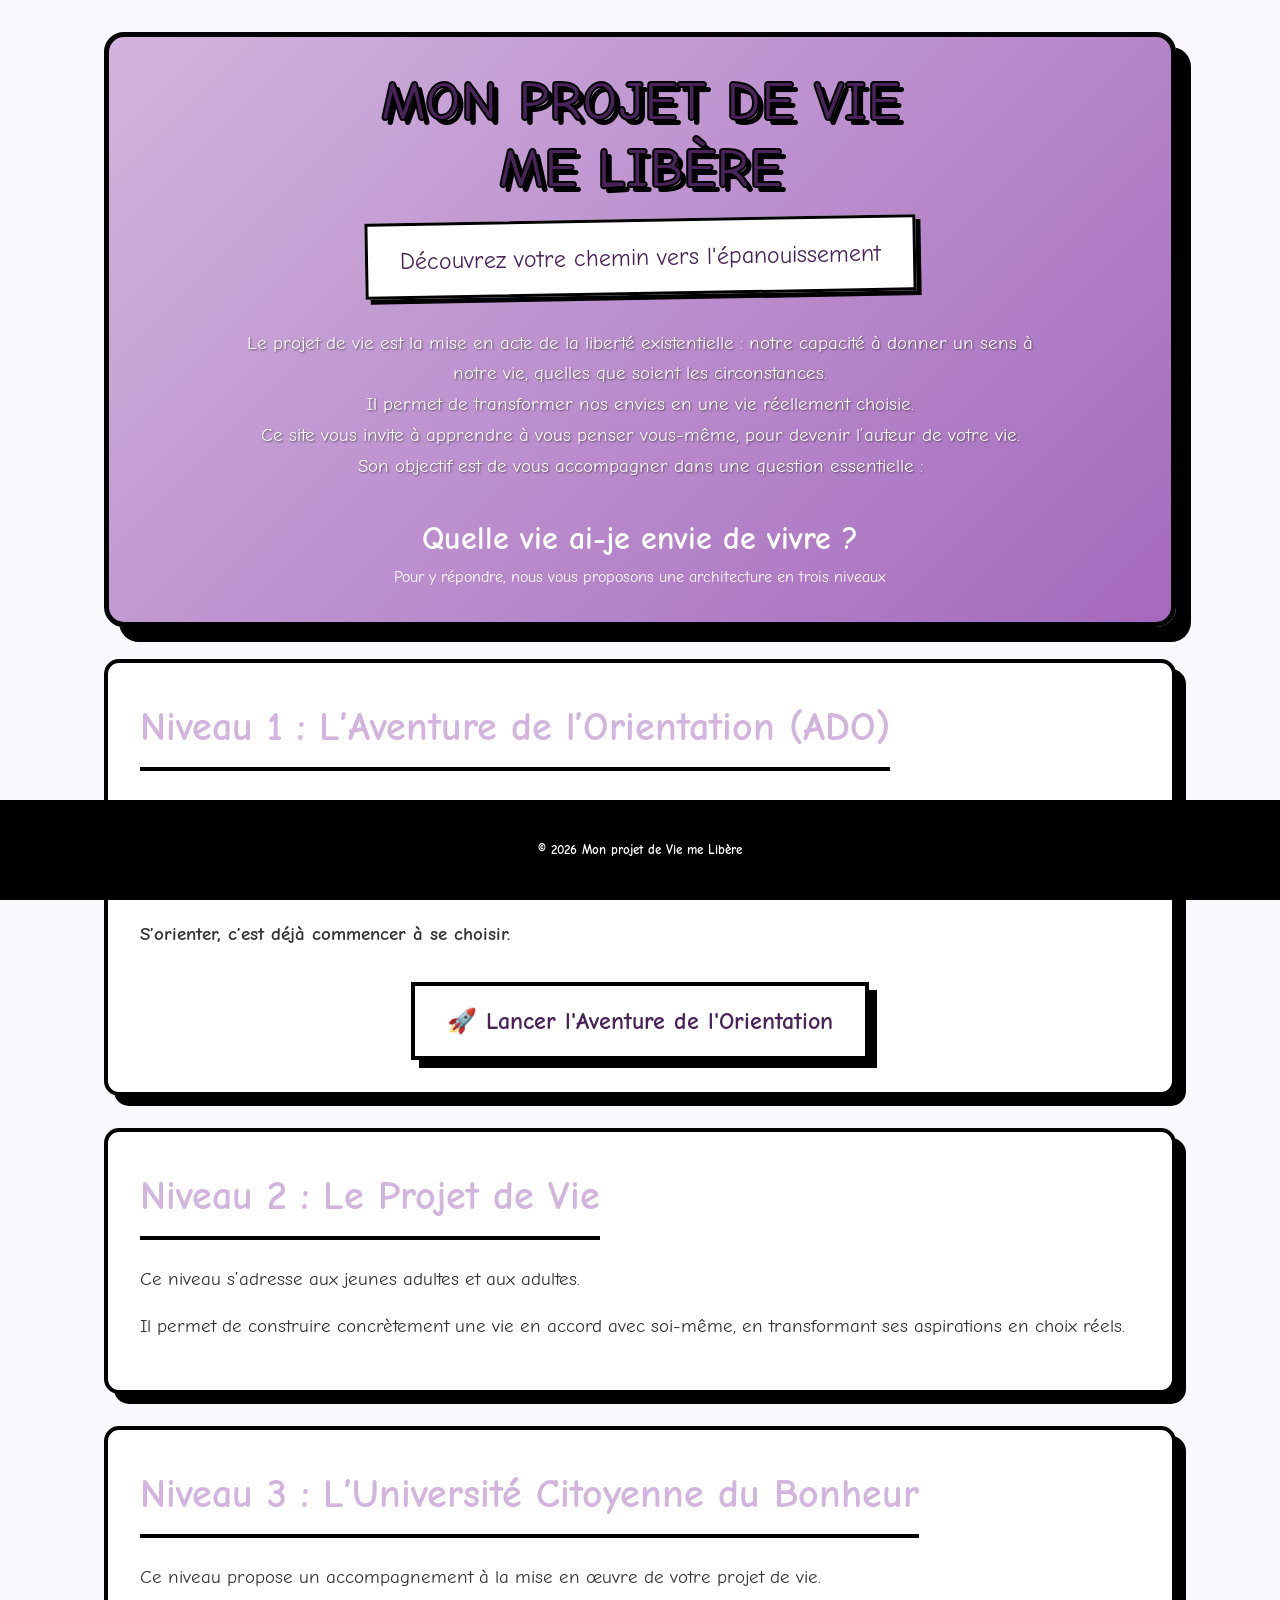
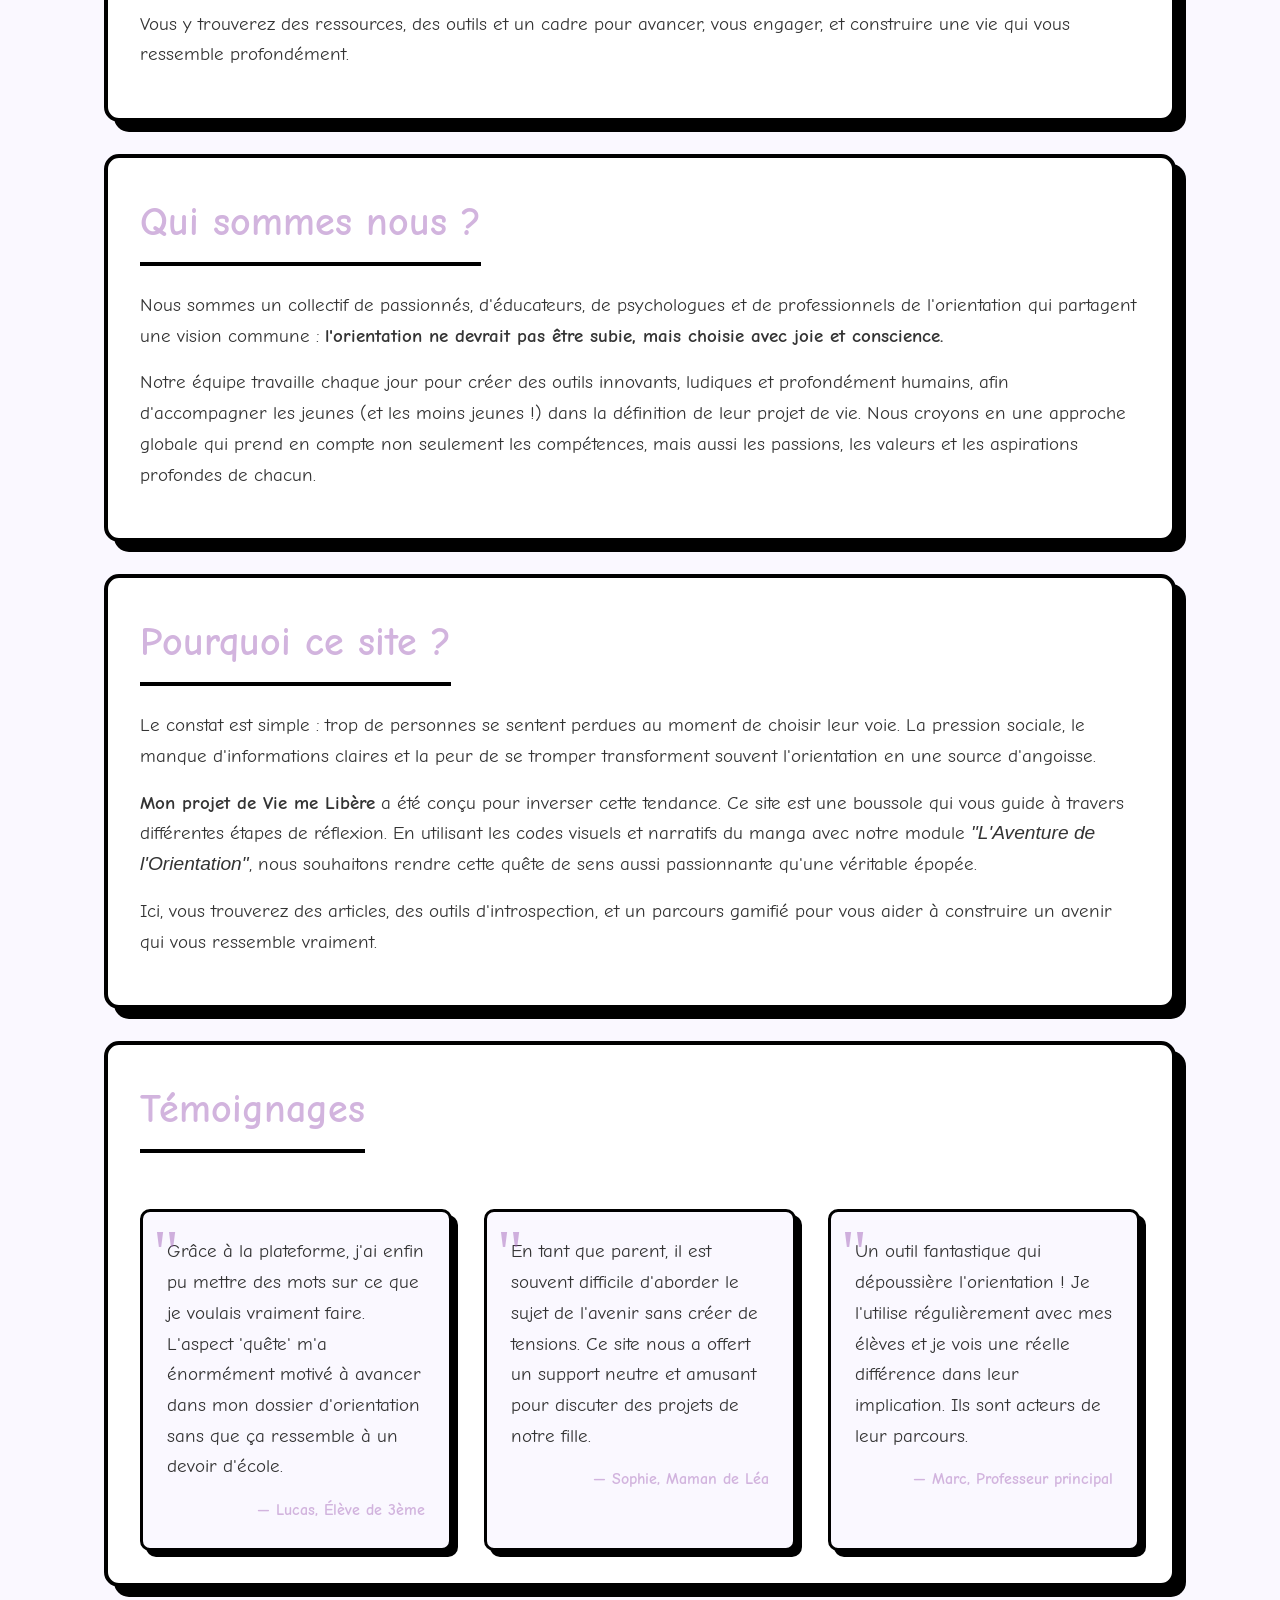
==== commit 44e9b7ac: "Change index presenttaion texte" ====
--- a/frontend/index.html
+++ b/frontend/index.html
@@ -41,6 +41,12 @@
             transform: rotate(-1deg);
             color: var(--text-header);
         }
+        .start-adventure-div {
+            display: flex;
+            flex-direction: column;
+            align-items: center;
+            justify-content: center;
+        }
         .start-adventure-btn {
             font-size: 1.5rem;
             padding: 1rem 2rem;
@@ -126,10 +132,50 @@
             <h1 class="landing-title">Mon projet de Vie<br>me Libère</h1>
             <div class="landing-subtitle">Découvrez votre chemin vers l'épanouissement</div>
             <p style="font-size: 1.2rem; max-width: 800px; margin: 0 auto 2rem auto; text-shadow: 1px 1px 2px rgba(0,0,0,0.5);">
-                Cette plateforme est dédiée à la formation au bonheur à travers la découverte de son projet de vie.
-                Nous croyons que chaque individu a un potentiel unique qui ne demande qu'à s'exprimer.
-            </p>
+                Le projet de vie est la mise en acte de la liberté existentielle : notre capacité à donner un sens à notre vie, quelles que soient les circonstances.<br>
+                Il permet de transformer nos envies en une vie réellement choisie.<br>
+                Ce site vous invite à apprendre à vous penser vous-même, pour devenir l’auteur de votre vie.<br>
+                Son objectif est de vous accompagner dans une question essentielle :
+            </p>
+            <h2 style="font-size: 2rem;">Quelle vie ai-je envie de vivre ?</h2>
+            Pour y répondre, nous vous proposons une architecture en trois niveaux
+        </section>
+
+        <section class="content-section">
+            <h2>Niveau 1 : L’Aventure de l’Orientation (ADO)</h2>
+            <p>
+            Ce niveau s’adresse aux collégiens, lycéens et étudiants.
+            </p>
+            <p>
+            L’orientation n’est pas seulement un choix scolaire.<br>
+            C’est le premier terrain d’apprentissage du projet de vie.
+            </p>
+            <p>
+            <strong>S’orienter, c’est déjà commencer à se choisir.</strong>
+            </p>
+            <div class="start-adventure-div">
             <a href="/adventure" class="start-adventure-btn">🚀 Lancer l'Aventure de l'Orientation</a>
+            </div>
+        </section>
+        
+        <section class="content-section">
+            <h2>Niveau 2 : Le Projet de Vie</h2>
+            <p>
+            Ce niveau s’adresse aux jeunes adultes et aux adultes.
+            </p>
+            <p>
+            Il permet de construire concrètement une vie en accord avec soi-même, en transformant ses aspirations en choix réels.
+            </p>
+        </section>
+        
+        <section class="content-section">
+            <h2>Niveau 3 : L’Université Citoyenne du Bonheur</h2>
+            <p>
+            Ce niveau propose un accompagnement à la mise en œuvre de votre projet de vie.
+            </p>
+            <p>
+            Vous y trouverez des ressources, des outils et un cadre pour avancer, vous engager, et construire une vie qui vous ressemble profondément.
+            </p>
         </section>
         
         <section class="content-section">
@@ -179,4 +225,4 @@
         </p>
     </footer>
 </body>
-</html>+</html>
--- a/frontend/css/style.css
+++ b/frontend/css/style.css
@@ -937,33 +937,46 @@
 /* Admin Specific Styles */
 .admin-tabs {
     display: flex;
-    gap: 1rem;
+    gap: 0.5rem;
     margin-bottom: 2.5rem;
     border-bottom: 4px solid var(--border-main);
-    padding-bottom: 0.5rem;
+    padding: 0 1rem;
     overflow-x: auto;
+    align-items: flex-end;
 }
 
 .tab-btn {
-    background: white;
+    background: var(--bg-body);
     color: var(--text-main);
-    border: 3px solid var(--border-main);
+    border: 4px solid var(--border-main);
     border-bottom: none;
     border-radius: 12px 12px 0 0;
-    padding: 1rem 2rem;
+    padding: 0.8rem 1.5rem;
     font-weight: bold;
+    font-family: 'Comic Neue', cursive;
+    font-size: 1.1rem;
     cursor: pointer;
     box-shadow: none;
     transition: all 0.2s;
-    margin-bottom: -0.5rem;
+    margin-bottom: -4px;
     white-space: nowrap;
+    position: relative;
+    z-index: 1;
+    transform: none;
+}
+
+.tab-btn:hover {
+    background: var(--primary-light);
 }
 
 .tab-btn.active {
-    background: var(--primary-color);
+    background: white;
     color: var(--text-header);
-    transform: translateY(-4px);
-    box-shadow: 0 4px 0 var(--primary-color);
+    border-bottom: 4px solid white;
+    padding-bottom: 1rem;
+    z-index: 3;
+    box-shadow: none;
+    transform: none;
 }
 
 .admin-split {
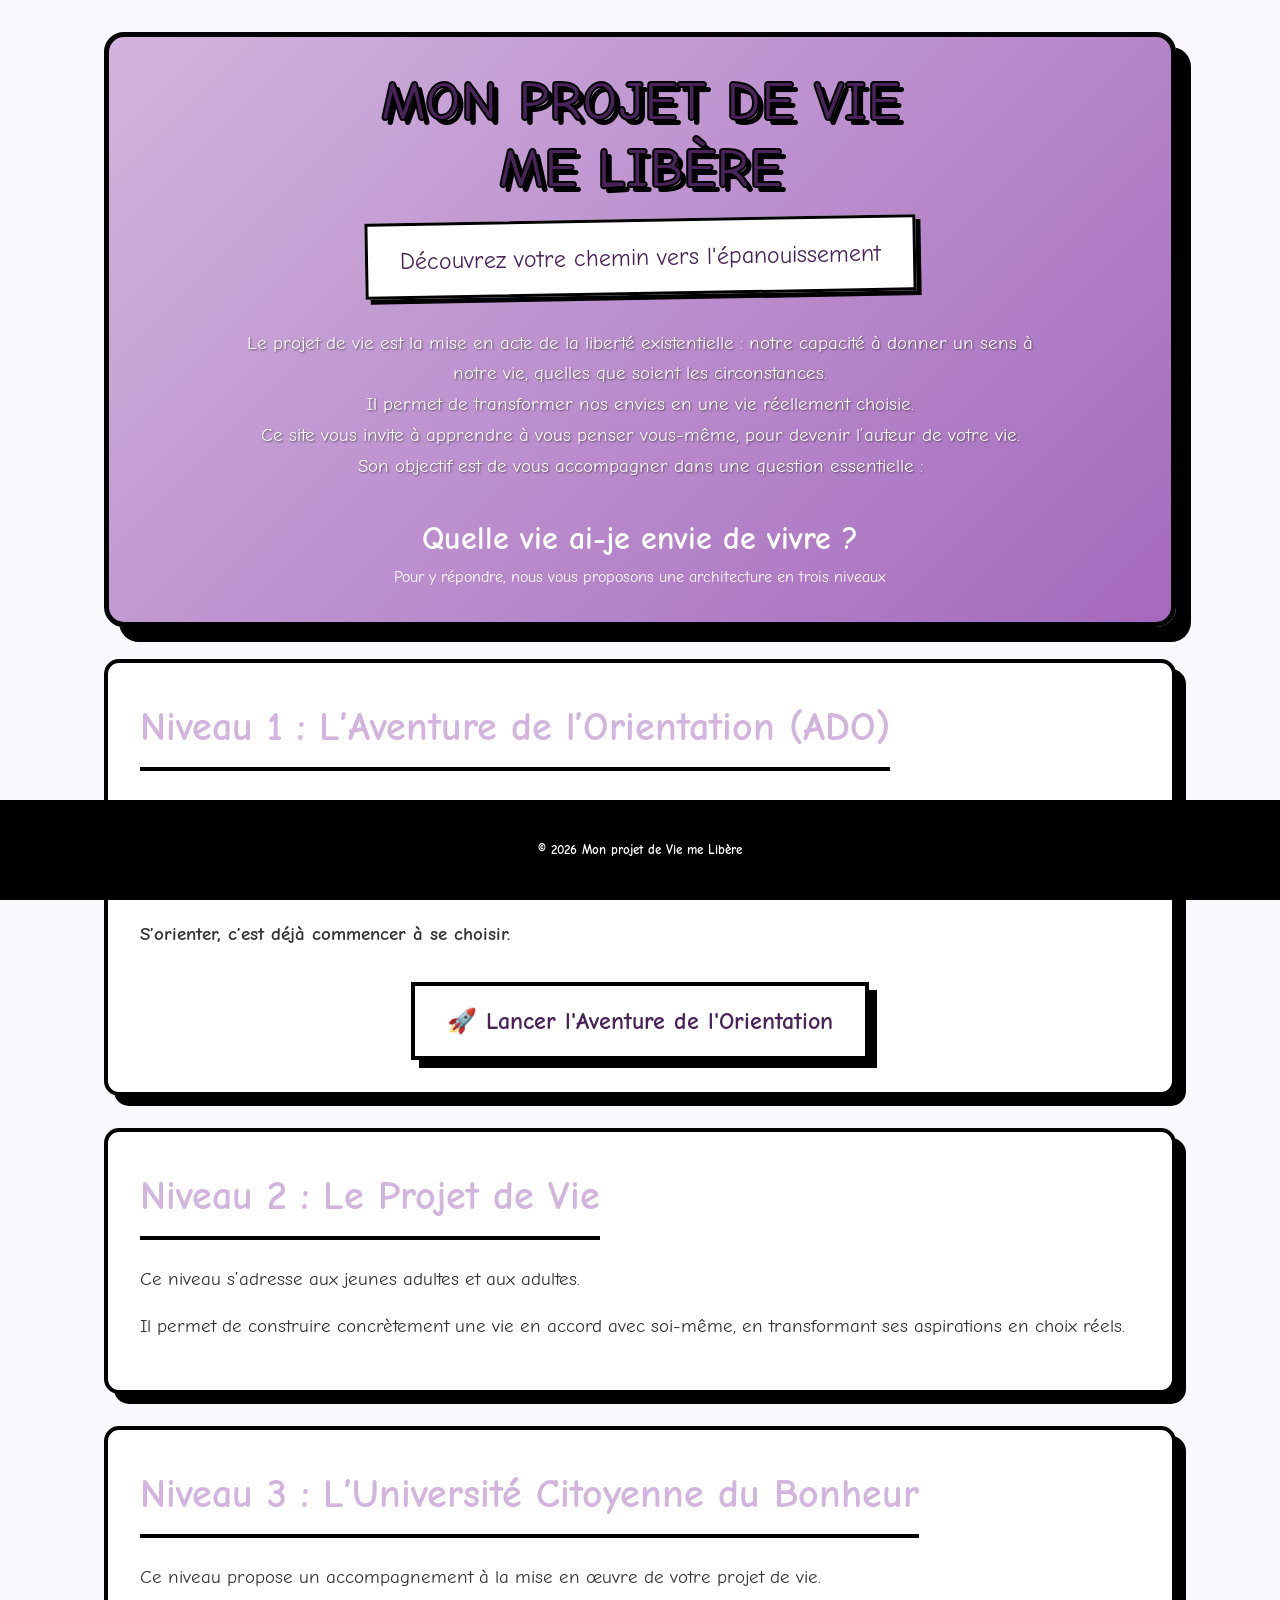
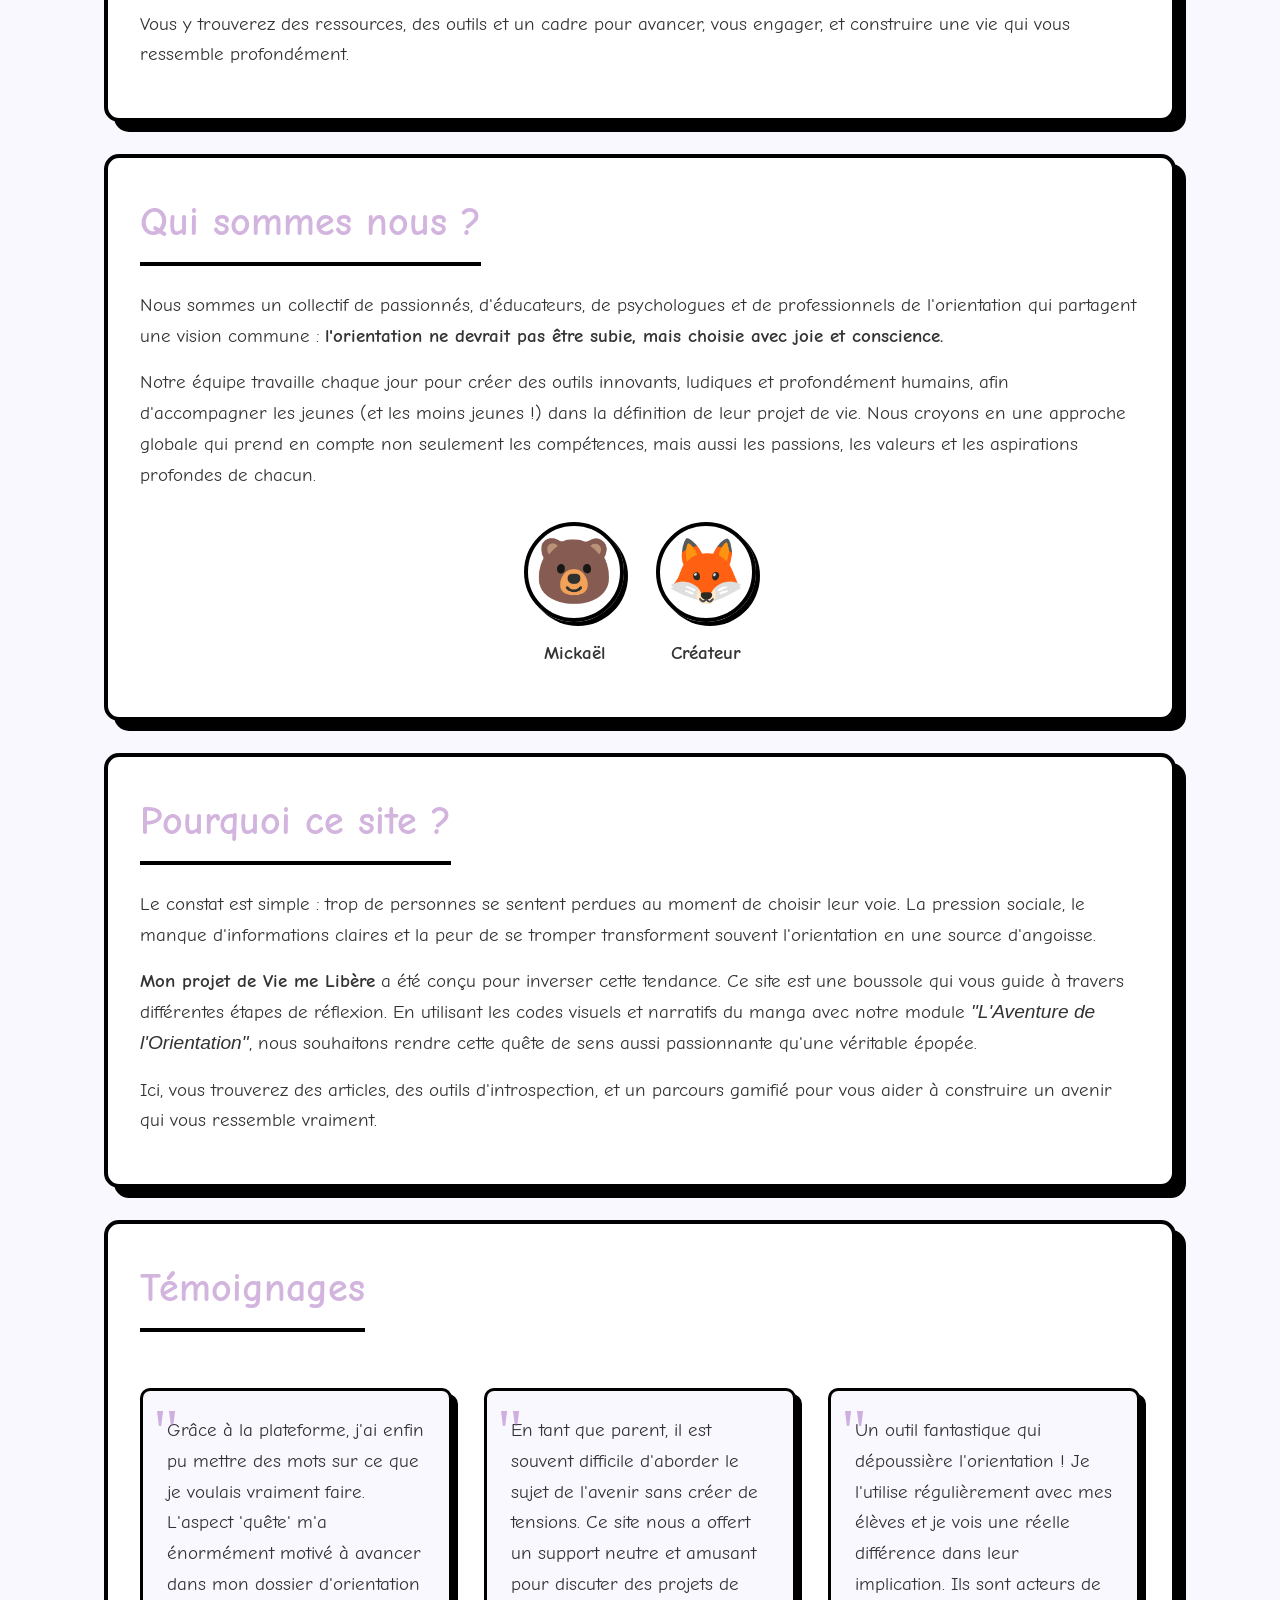
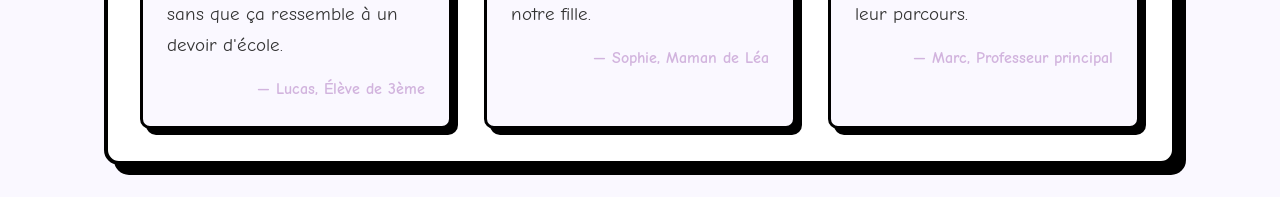
==== commit 79ebc75a: "Feat: Ajouter avatar de nous deux dans la partie qui sommes nous" ====
--- a/frontend/index.html
+++ b/frontend/index.html
@@ -186,6 +186,16 @@
             <p>
                 Notre équipe travaille chaque jour pour créer des outils innovants, ludiques et profondément humains, afin d'accompagner les jeunes (et les moins jeunes !) dans la définition de leur projet de vie. Nous croyons en une approche globale qui prend en compte non seulement les compétences, mais aussi les passions, les valeurs et les aspirations profondes de chacun.
             </p>
+            <div class="team-avatars" style="display: flex; gap: 2rem; justify-content: center; margin-top: 2rem;">
+                <div class="team-member" style="text-align: center;">
+                    <div class="avatar-circle" style="font-size: 4rem; background: var(--bg-main); border: 4px solid var(--border-main); border-radius: 50%; width: 100px; height: 100px; display: flex; align-items: center; justify-content: center; margin: 0 auto 1rem auto; box-shadow: 4px 4px 0 var(--border-main);">🐻</div>
+                    <p style="font-weight: bold; font-family: 'Comic Neue', cursive;">Mickaël</p>
+                </div>
+                <div class="team-member" style="text-align: center;">
+                    <div class="avatar-circle" style="font-size: 4rem; background: var(--bg-main); border: 4px solid var(--border-main); border-radius: 50%; width: 100px; height: 100px; display: flex; align-items: center; justify-content: center; margin: 0 auto 1rem auto; box-shadow: 4px 4px 0 var(--border-main);">🦊</div>
+                    <p style="font-weight: bold; font-family: 'Comic Neue', cursive;">Créateur</p>
+                </div>
+            </div>
         </section>
 
         <section class="content-section">
--- a/frontend/css/style.css
+++ b/frontend/css/style.css
@@ -1512,3 +1512,110 @@
         color: #333;
     }
 }
+
+
+/* Password Visibility Toggle */
+.password-wrapper {
+    position: relative;
+    display: flex;
+    align-items: center;
+}
+.password-wrapper input {
+    width: 100%;
+    padding-right: 40px; /* Make room for the eye icon */
+}
+.toggle-password {
+    position: absolute;
+    right: 10px;
+    background: none;
+    border: none;
+    box-shadow: none;
+    padding: 0;
+    margin: 0;
+    cursor: pointer;
+    font-size: 1.2rem;
+    transform: none;
+    width: auto;
+    min-width: unset;
+}
+.toggle-password:active {
+    transform: none;
+    box-shadow: none;
+}
+.toggle-password:hover {
+    transform: none;
+    box-shadow: none;
+    opacity: 0.8;
+}
+
+
+/* Custom Modal & Button Loader */
+.custom-modal-overlay {
+    position: fixed;
+    top: 0; left: 0; right: 0; bottom: 0;
+    background: rgba(0, 0, 0, 0.6);
+    display: flex;
+    align-items: center;
+    justify-content: center;
+    z-index: 10000;
+    opacity: 0;
+    visibility: hidden;
+    transition: all 0.3s ease;
+}
+.custom-modal-overlay.active {
+    opacity: 1;
+    visibility: visible;
+}
+.custom-modal {
+    background: var(--bg-main);
+    border: 4px solid var(--border-main);
+    border-radius: 12px;
+    padding: 2rem;
+    max-width: 400px;
+    width: 90%;
+    text-align: center;
+    box-shadow: 8px 8px 0 var(--border-main);
+    transform: translateY(-20px);
+    transition: transform 0.3s ease;
+}
+.custom-modal-overlay.active .custom-modal {
+    transform: translateY(0);
+}
+.custom-modal p {
+    font-size: 1.2rem;
+    margin-bottom: 1.5rem;
+    font-family: 'Comic Neue', cursive;
+    color: var(--text-body);
+}
+.custom-modal button {
+    margin: 0 auto;
+}
+
+/* Button Loading State */
+button {
+    position: relative;
+    transition: all 0.2s ease;
+}
+button.loading {
+    color: transparent !important;
+    pointer-events: none;
+}
+button.loading::after {
+    content: "";
+    position: absolute;
+    top: 50%;
+    left: 50%;
+    width: 1.2rem;
+    height: 1.2rem;
+    margin-top: -0.6rem;
+    margin-left: -0.6rem;
+    border: 3px solid rgba(0,0,0,0.2);
+    border-top-color: #000;
+    border-radius: 50%;
+    animation: spin 0.8s linear infinite;
+}
+@keyframes spin {
+    to { transform: rotate(360deg); }
+}
+
+.activity-card-logo { width: 100%; height: 120px; object-fit: cover; border-radius: 8px; margin-bottom: 10px; border: 2px solid var(--border-main); }
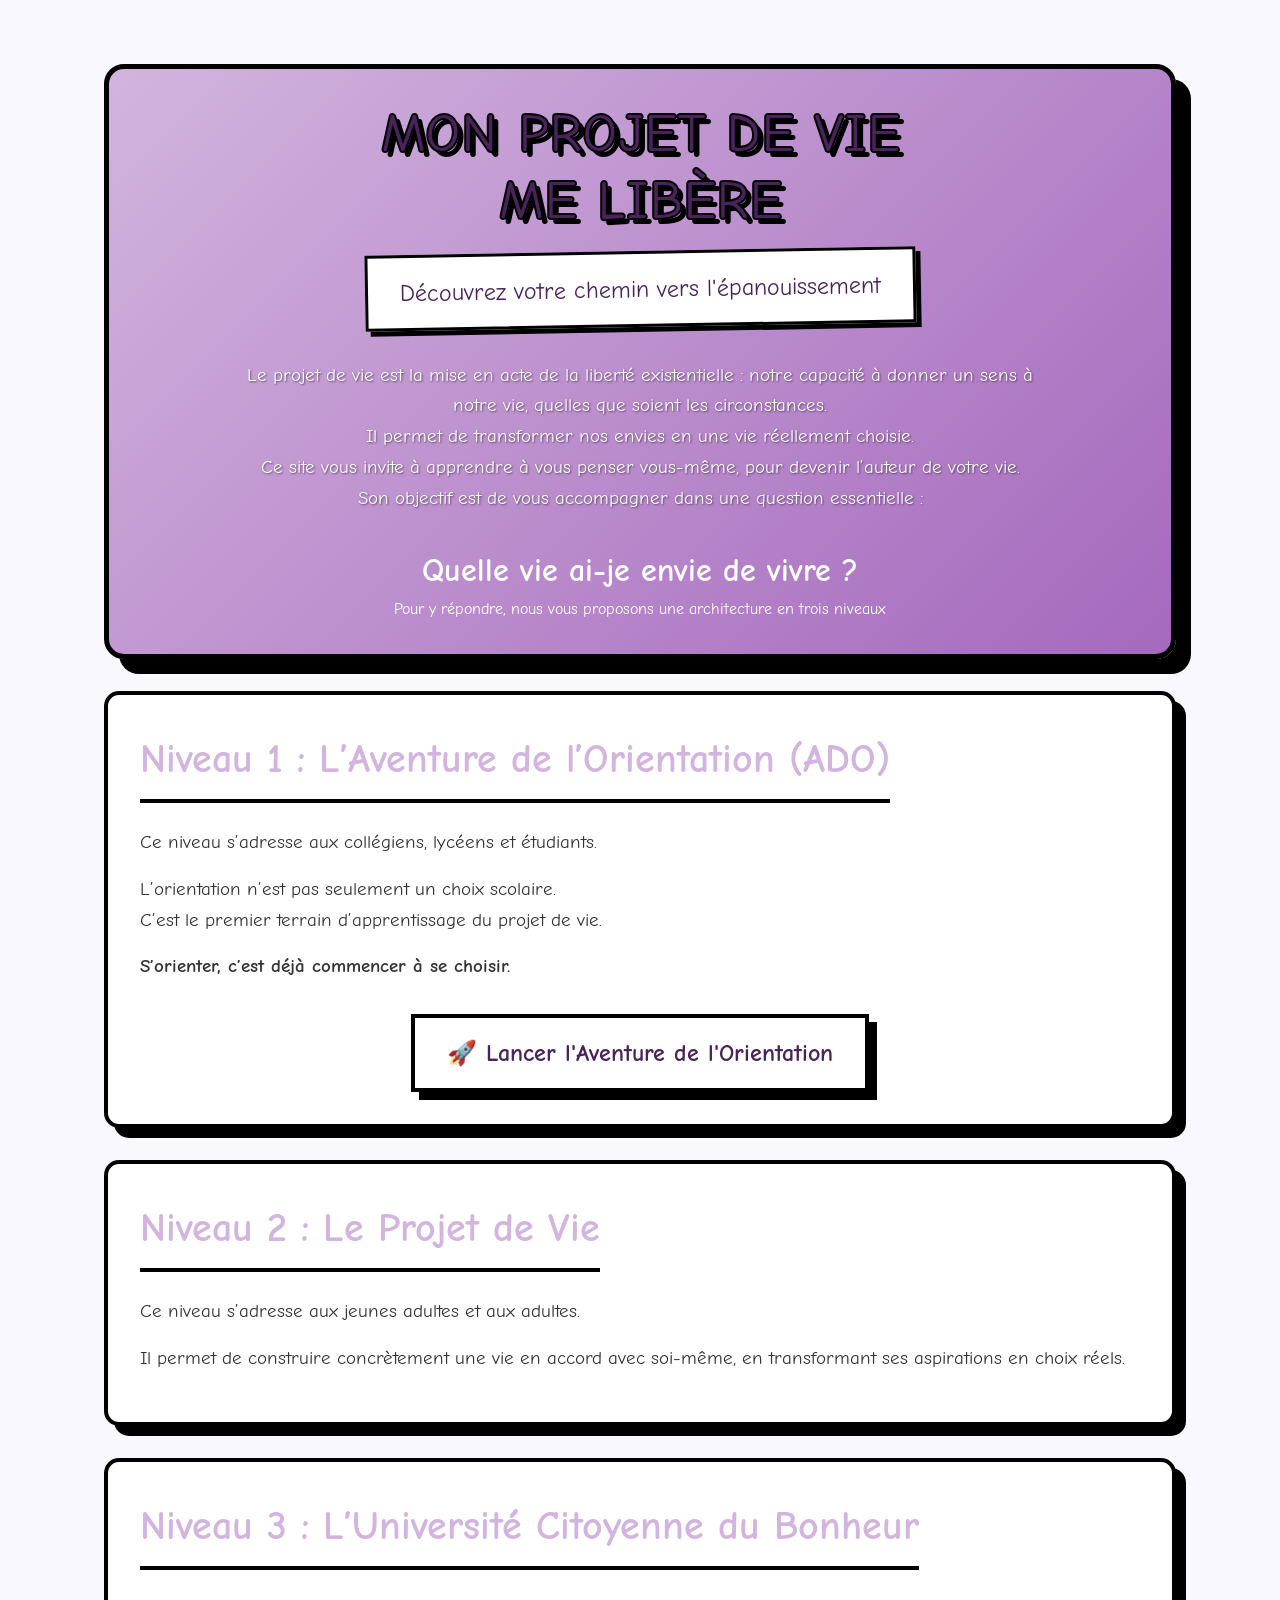
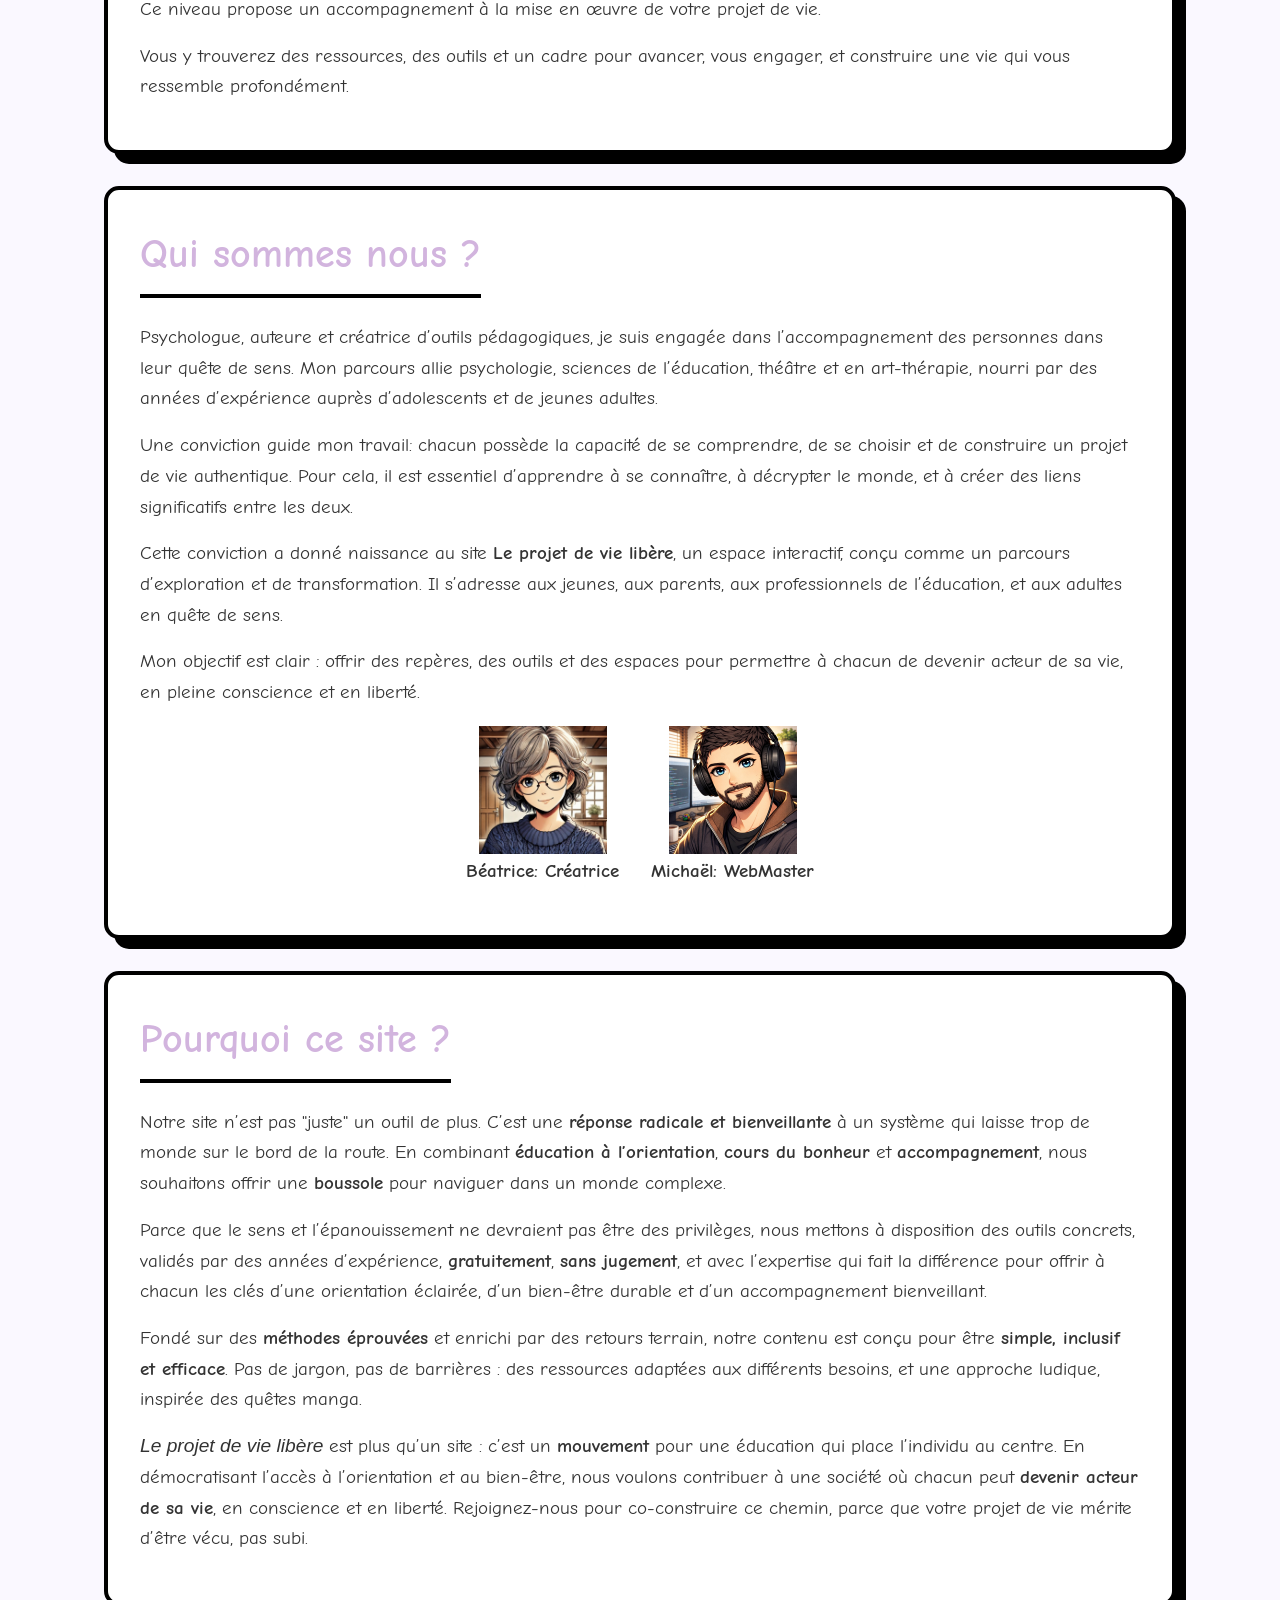
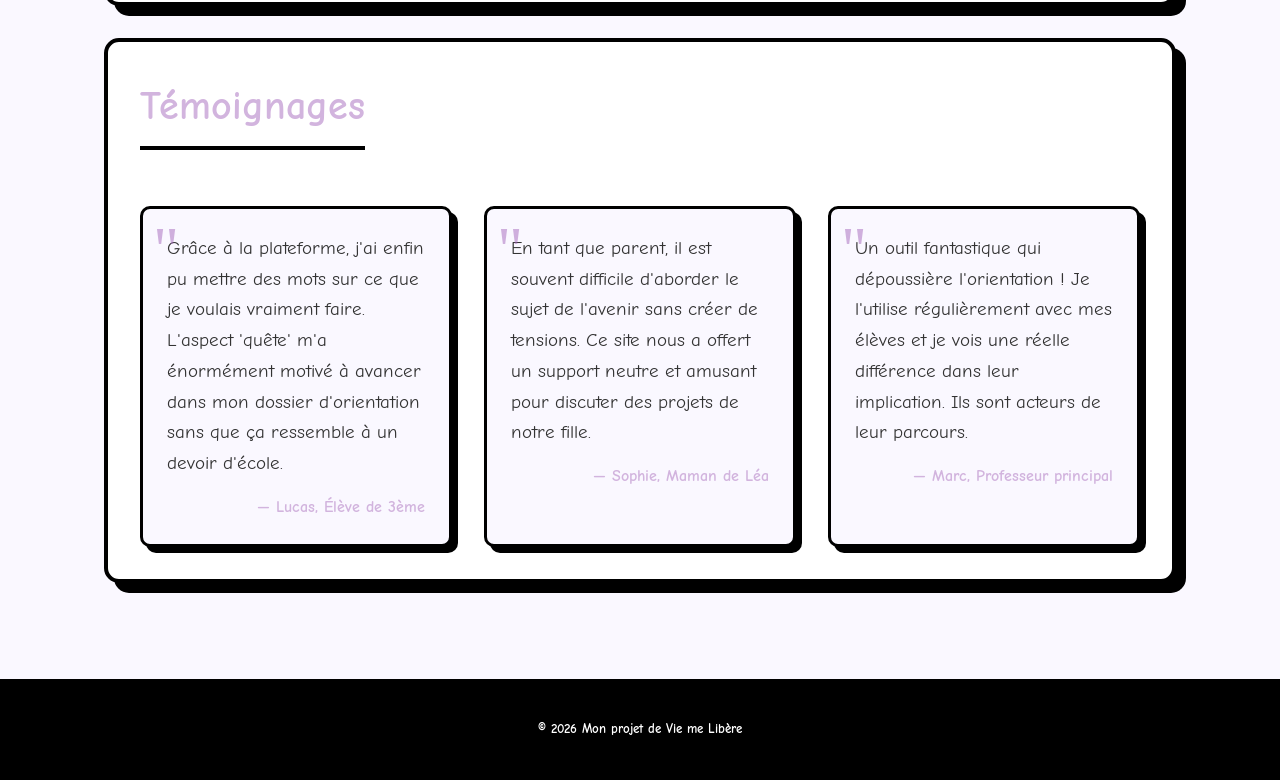
==== commit fa4556ec: "Add avatars and update index page text" ====
--- a/frontend/index.html
+++ b/frontend/index.html
@@ -124,6 +124,19 @@
             .landing-hero { margin: 1rem; padding: 1rem; }
             .content-section { margin: 1rem; padding: 1.5rem; }
         }
+        .avatar-circle {
+            font-size: 4rem;
+            background: var(--bg-main);
+            border: 4px solid var(--border-main);
+            border-radius: 50%;
+            width: 100px;
+            height: 100px;
+            display: flex;
+            align-items: center;
+            justify-content: center;
+            margin: 0 auto 1rem auto;
+            box-shadow: 4px 4px 0 var(--border-main);
+        }
     </style>
 </head>
 <body>
@@ -154,7 +167,7 @@
             <strong>S’orienter, c’est déjà commencer à se choisir.</strong>
             </p>
             <div class="start-adventure-div">
-            <a href="/adventure" class="start-adventure-btn">🚀 Lancer l'Aventure de l'Orientation</a>
+            <a href="/pages/adventure" class="start-adventure-btn">🚀 Lancer l'Aventure de l'Orientation</a>
             </div>
         </section>
         
@@ -180,35 +193,65 @@
         
         <section class="content-section">
             <h2>Qui sommes nous ?</h2>
-            <p>
-                Nous sommes un collectif de passionnés, d'éducateurs, de psychologues et de professionnels de l'orientation qui partagent une vision commune : <strong>l'orientation ne devrait pas être subie, mais choisie avec joie et conscience.</strong>
-            </p>
-            <p>
-                Notre équipe travaille chaque jour pour créer des outils innovants, ludiques et profondément humains, afin d'accompagner les jeunes (et les moins jeunes !) dans la définition de leur projet de vie. Nous croyons en une approche globale qui prend en compte non seulement les compétences, mais aussi les passions, les valeurs et les aspirations profondes de chacun.
-            </p>
+            <p>Psychologue, auteure et créatrice d’outils pédagogiques, je suis
+            engagée dans l’accompagnement des personnes dans leur quête de sens. Mon
+            parcours allie psychologie, sciences de l’éducation, théâtre et en
+            art-thérapie, nourri par des années d’expérience auprès d’adolescents et
+            de jeunes adultes.</p>
+            <p>Une conviction guide mon travail: chacun possède la capacité de se
+            comprendre, de se choisir et de construire un projet de vie authentique.
+            Pour cela, il est essentiel d’apprendre à se connaître, à décrypter le
+            monde, et à créer des liens significatifs entre les deux.</p>
+            <p>Cette conviction a donné naissance au site <strong>Le projet de vie
+            libère</strong>, un espace interactif, conçu comme un parcours
+            d’exploration et de transformation. Il s’adresse aux jeunes, aux
+            parents, aux professionnels de l’éducation, et aux adultes en quête de
+            sens.</p>
+            <p>Mon objectif est clair : offrir des repères, des outils et des
+            espaces pour permettre à chacun de devenir acteur de sa vie, en pleine
+            conscience et en liberté.</p>
+
             <div class="team-avatars" style="display: flex; gap: 2rem; justify-content: center; margin-top: 2rem;">
                 <div class="team-member" style="text-align: center;">
-                    <div class="avatar-circle" style="font-size: 4rem; background: var(--bg-main); border: 4px solid var(--border-main); border-radius: 50%; width: 100px; height: 100px; display: flex; align-items: center; justify-content: center; margin: 0 auto 1rem auto; box-shadow: 4px 4px 0 var(--border-main);">🐻</div>
-                    <p style="font-weight: bold; font-family: 'Comic Neue', cursive;">Mickaël</p>
+                    <div class="avatar-circle">
+                        <img src="/frontend/img/avatar_beatrice.jpg" alt="Béatrice avatar" width="128" height="128"/>
+                    </div>
+                    <p style="font-weight: bold; font-family: 'Comic Neue', cursive;">Béatrice: Créatrice</p>
                 </div>
                 <div class="team-member" style="text-align: center;">
-                    <div class="avatar-circle" style="font-size: 4rem; background: var(--bg-main); border: 4px solid var(--border-main); border-radius: 50%; width: 100px; height: 100px; display: flex; align-items: center; justify-content: center; margin: 0 auto 1rem auto; box-shadow: 4px 4px 0 var(--border-main);">🦊</div>
-                    <p style="font-weight: bold; font-family: 'Comic Neue', cursive;">Créateur</p>
+                    <div class="avatar-circle" style="font-size: 4rem; background: var(--bg-main); border: 4px solid var(--border-main); border-radius: 50%; width: 100px; height: 100px; display: flex; align-items: center; justify-content: center; margin: 0 auto 1rem auto; box-shadow: 4px 4px 0 var(--border-main);">
+                        <img src="/frontend/img/avatar_michael.jpg" alt="Michael avatar" width="128" height="128"/>
+                    </div>
+                    <p style="font-weight: bold; font-family: 'Comic Neue', cursive;">Michaël: WebMaster</p>
                 </div>
             </div>
         </section>
 
         <section class="content-section">
             <h2>Pourquoi ce site ?</h2>
-            <p>
-                Le constat est simple : trop de personnes se sentent perdues au moment de choisir leur voie. La pression sociale, le manque d'informations claires et la peur de se tromper transforment souvent l'orientation en une source d'angoisse.
-            </p>
-            <p>
-                <strong>Mon projet de Vie me Libère</strong> a été conçu pour inverser cette tendance. Ce site est une boussole qui vous guide à travers différentes étapes de réflexion. En utilisant les codes visuels et narratifs du manga avec notre module <em>"L'Aventure de l'Orientation"</em>, nous souhaitons rendre cette quête de sens aussi passionnante qu'une véritable épopée. 
-            </p>
-            <p>
-                Ici, vous trouverez des articles, des outils d'introspection, et un parcours gamifié pour vous aider à construire un avenir qui vous ressemble vraiment.
-            </p>
+            <p>Notre site n’est pas "juste" un outil de plus. C’est une <strong>réponse radicale et bienveillante</strong> à un système qui
+            laisse trop de monde sur le bord de la route. En combinant <strong>éducation à l’orientation</strong>, <strong>cours du
+            bonheur</strong> et <strong>accompagnement</strong>, nous souhaitons offrir une <strong>boussole</strong> pour naviguer dans un monde
+            complexe.
+            </p>
+            <p>Parce que le sens et l’épanouissement ne devraient pas être des
+            privilèges, nous mettons à disposition des outils concrets, validés par
+            des années d’expérience, <strong>gratuitement</strong>, <strong>sans
+            jugement</strong>, et avec l’expertise qui fait la différence pour
+            offrir à chacun les clés d’une orientation éclairée, d’un bien-être
+            durable et d’un accompagnement bienveillant.</p>
+            <p>Fondé sur des <strong>méthodes éprouvées</strong> et enrichi par des
+            retours terrain, notre contenu est conçu pour être <strong>simple,
+            inclusif et efficace</strong>. Pas de jargon, pas de barrières : des
+            ressources adaptées aux différents besoins, et une approche ludique,
+            inspirée des quêtes manga.</p>
+            <p><em>Le projet de vie libère</em> est plus qu’un site : c’est un
+            <strong>mouvement</strong> pour une éducation qui place l’individu au
+            centre. En démocratisant l’accès à l’orientation et au bien-être, nous
+            voulons contribuer à une société où chacun peut <strong>devenir acteur
+            de sa vie</strong>, en conscience et en liberté. Rejoignez-nous pour
+            co-construire ce chemin, parce que votre projet de vie mérite d’être
+            vécu, pas subi.</p>
         </section>
 
         <section class="content-section">
--- a/frontend/css/style.css
+++ b/frontend/css/style.css
@@ -12,6 +12,37 @@
     --border-main: black;
 }
 
+.gemini-modal-overlay-force-style {
+  z-index: 9999 !important;
+  display: none;
+  padding-top: 100px !important;
+  position: fixed !important;
+  left: 0 !important;
+  top: 0 !important;
+  width: 100% !important;
+  height: 100% !important;
+  overflow: auto !important;
+  background-color: rgba(0,0,0,0.8) !important;
+}
+
+.gemini-modal-overlay-force-style .custom-modal {
+    background-color: var(--bg-panel);
+    margin: 5% auto 15% auto;
+    border: 4px solid var(--border-main);
+    border-radius: 12px;
+    padding: 2rem;
+    max-width: 400px;
+    width: 90%;
+    text-align: center;
+    box-shadow: 8px 8px 0 var(--border-main);
+    animation: animatezoom 0.6s;
+}
+
+@keyframes animatezoom {
+    from {transform: scale(0)} 
+    to {transform: scale(1)}
+}
+
 /* Reset and basic styles */
 * {
     box-sizing: border-box;
@@ -25,13 +56,16 @@
     color: var(--text-main);
     line-height: 1.6;
     min-height: 100vh;
+    display: flex;
+    flex-direction: column;
 }
 
 main {
     max-width: 1200px;
     margin: 2rem auto;
-    padding: 0 2rem;
+    padding: 0 2rem 2rem;
     width: 100%;
+    flex: 1 0 auto;
 }
 
 @media (max-width: 600px) {
@@ -845,7 +879,6 @@
     display: inline-flex;
     align-items: center;
     gap: 0.5rem;
-    margin-bottom: 2.5rem;
     background: white;
     color: var(--text-main);
     border: 2px solid var(--border-main);
@@ -981,7 +1014,7 @@
 
 .admin-split {
     display: grid;
-    grid-template-columns: 1fr 1.2fr;
+    grid-template-columns: 1.5fr 1fr;
     gap: 4rem;
     align-items: start;
     margin-top: 2rem;
@@ -1222,8 +1255,6 @@
 
 /* Footer */
 footer {
-    position: fixed;
-    bottom: 0;
     width: 100%;
     background: var(--border-main);
     color: white;
@@ -1549,48 +1580,6 @@
 }
 
 
-/* Custom Modal & Button Loader */
-.custom-modal-overlay {
-    position: fixed;
-    top: 0; left: 0; right: 0; bottom: 0;
-    background: rgba(0, 0, 0, 0.6);
-    display: flex;
-    align-items: center;
-    justify-content: center;
-    z-index: 10000;
-    opacity: 0;
-    visibility: hidden;
-    transition: all 0.3s ease;
-}
-.custom-modal-overlay.active {
-    opacity: 1;
-    visibility: visible;
-}
-.custom-modal {
-    background: var(--bg-main);
-    border: 4px solid var(--border-main);
-    border-radius: 12px;
-    padding: 2rem;
-    max-width: 400px;
-    width: 90%;
-    text-align: center;
-    box-shadow: 8px 8px 0 var(--border-main);
-    transform: translateY(-20px);
-    transition: transform 0.3s ease;
-}
-.custom-modal-overlay.active .custom-modal {
-    transform: translateY(0);
-}
-.custom-modal p {
-    font-size: 1.2rem;
-    margin-bottom: 1.5rem;
-    font-family: 'Comic Neue', cursive;
-    color: var(--text-body);
-}
-.custom-modal button {
-    margin: 0 auto;
-}
-
 /* Button Loading State */
 button {
     position: relative;
@@ -1618,4 +1607,37 @@
     to { transform: rotate(360deg); }
 }
 
-.activity-card-logo { width: 100%; height: 120px; object-fit: cover; border-radius: 8px; margin-bottom: 10px; border: 2px solid var(--border-main); }
+.activity-card-logo { width: 250px; height: 250px; object-fit: cover; border-radius: 8px; margin-bottom: 10px; border: 2px solid var(--border-main); }
+
+/* Gemini-Forced Modal Style - To override all conflicts */
+.gemini-modal-overlay-force-style {
+  z-index: 9999 !important;
+  display: none !important;
+  padding-top: 100px !important;
+  position: fixed !important;
+  left: 0 !important;
+  top: 0 !important;
+  width: 100% !important;
+  height: 100% !important;
+  overflow: auto !important;
+  background-color: rgba(0,0,0,0.8) !important;
+}
+
+.gemini-modal-overlay-force-style .custom-modal {
+    background-color: var(--bg-panel);
+    margin: 5% auto 15% auto;
+    border: 4px solid var(--border-main);
+    border-radius: 12px;
+    padding: 2rem;
+    max-width: 400px;
+    width: 90%;
+    text-align: center;
+    box-shadow: 8px 8px 0 var(--border-main);
+    animation: animatezoom 0.6s;
+}
+
+@keyframes animatezoom {
+    from {transform: scale(0)} 
+    to {transform: scale(1)}
+}
+
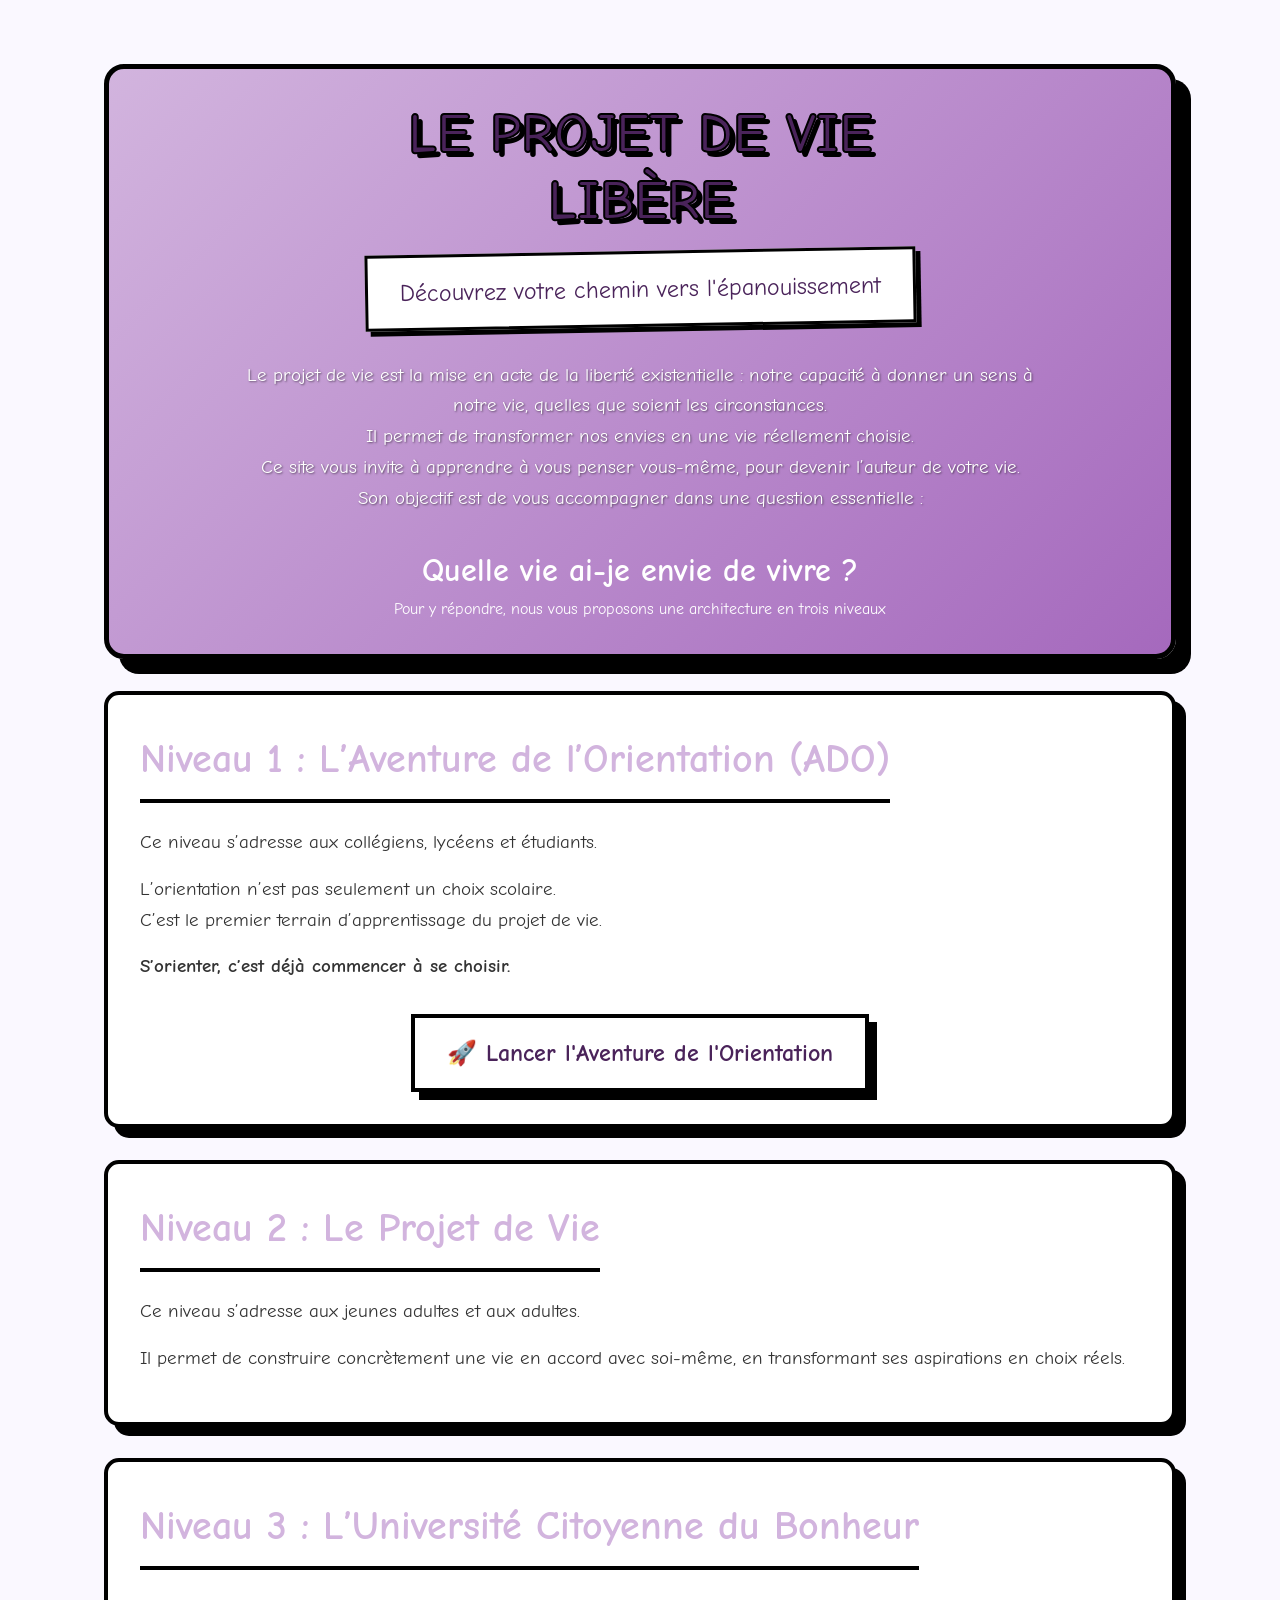
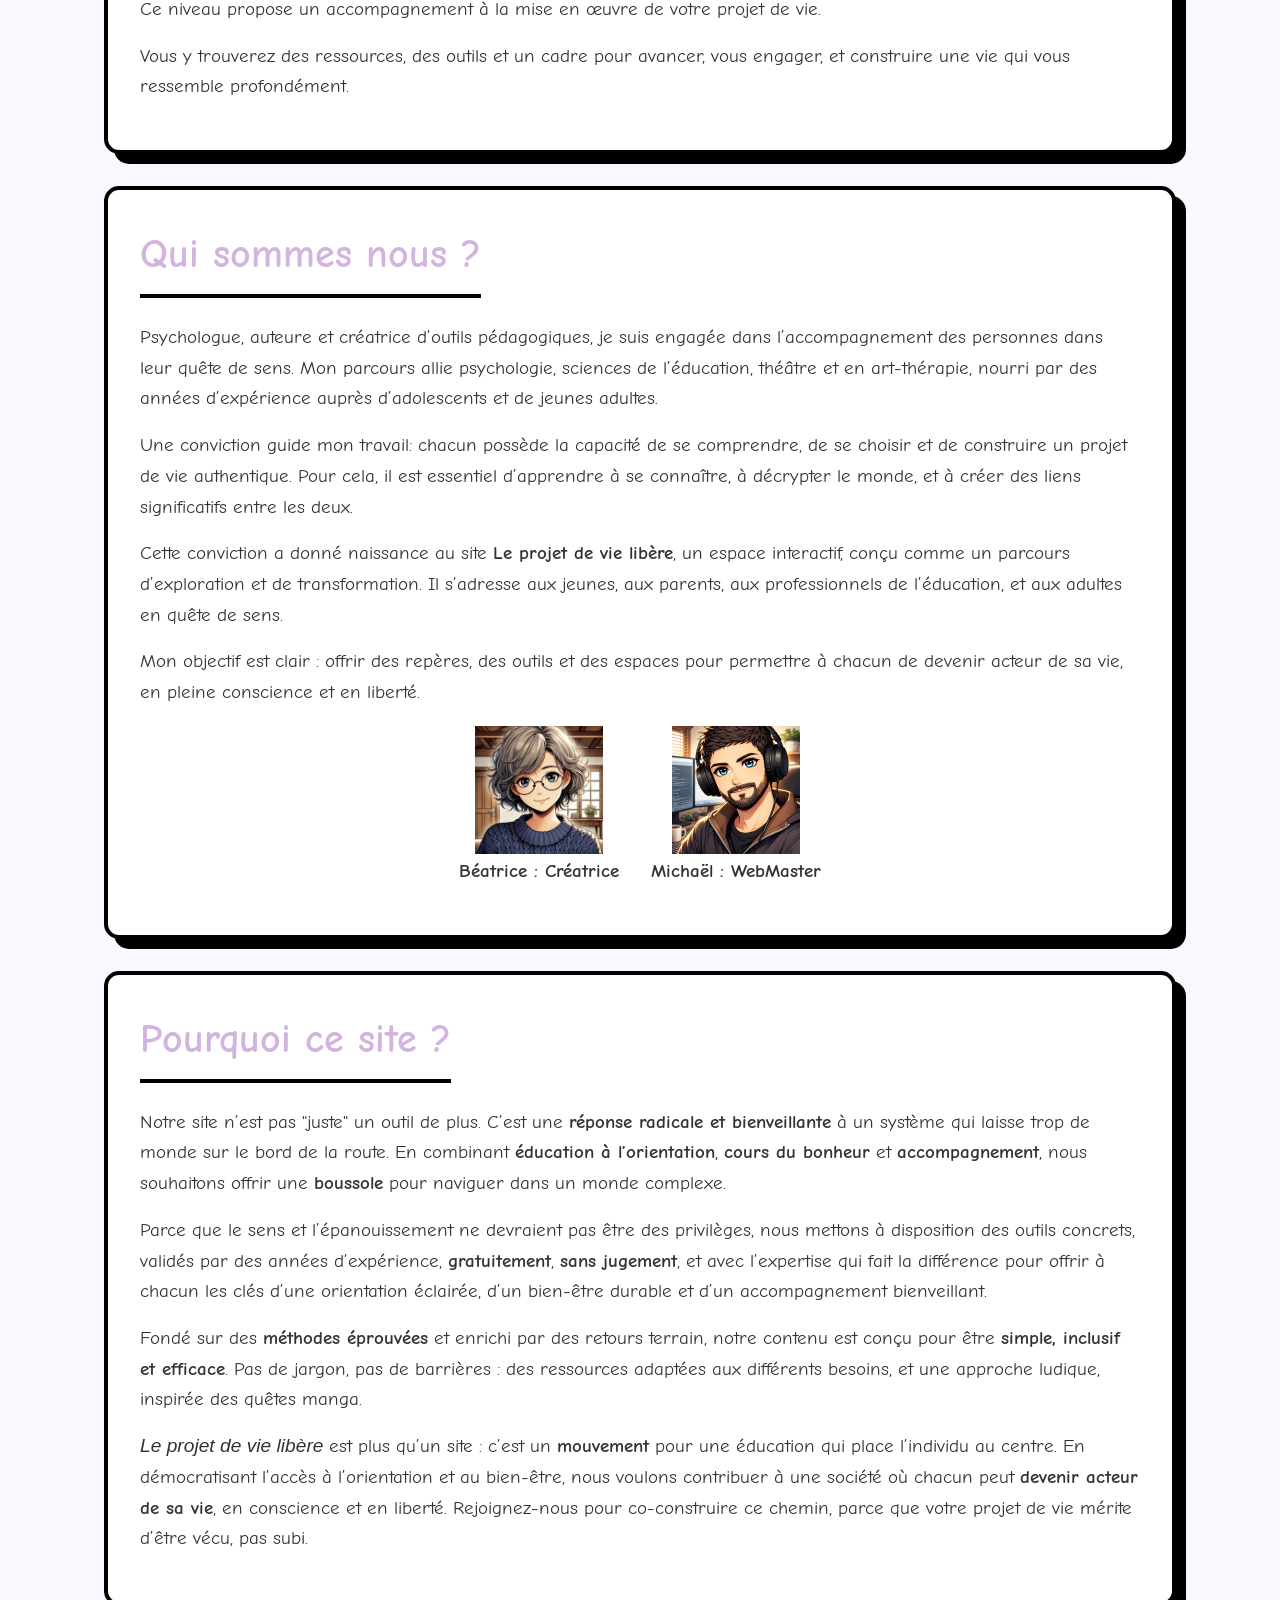
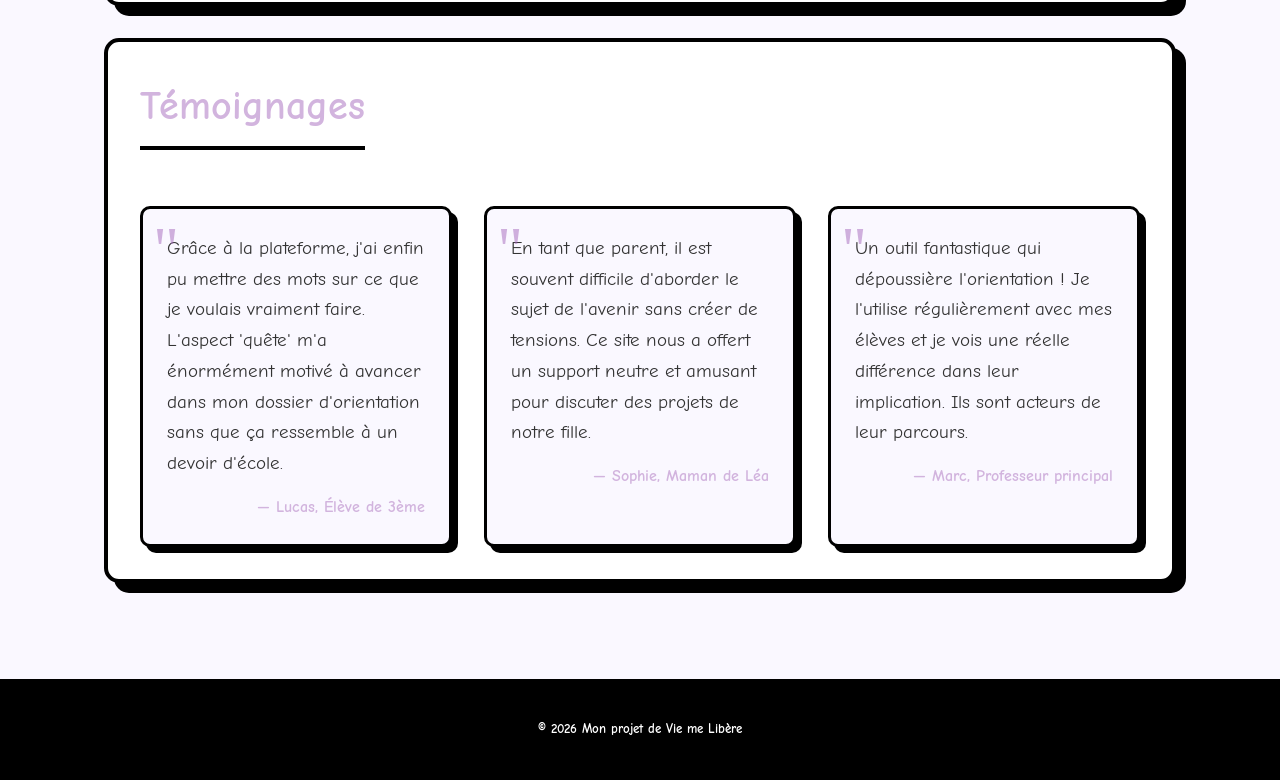
==== commit eec68df4: "Update title" ====
--- a/frontend/index.html
+++ b/frontend/index.html
@@ -3,7 +3,7 @@
 <head>
     <meta charset="UTF-8">
     <meta name="viewport" content="width=device-width, initial-scale=1.0">
-    <title>Mon projet de Vie me Libère</title>
+    <title>Le projet de Vie Libère</title>
     <link rel="icon" type="image/svg+xml" href="/frontend/favicon.svg">
     <link rel="stylesheet" href="/frontend/css/style.css">
     <link href="https://fonts.googleapis.com/css2?family=Comic+Neue:wght@400;700&display=swap" rel="stylesheet">
@@ -142,7 +142,7 @@
 <body>
     <main>
         <section class="landing-hero">
-            <h1 class="landing-title">Mon projet de Vie<br>me Libère</h1>
+            <h1 class="landing-title">Le projet de Vie<br>Libère</h1>
             <div class="landing-subtitle">Découvrez votre chemin vers l'épanouissement</div>
             <p style="font-size: 1.2rem; max-width: 800px; margin: 0 auto 2rem auto; text-shadow: 1px 1px 2px rgba(0,0,0,0.5);">
                 Le projet de vie est la mise en acte de la liberté existentielle : notre capacité à donner un sens à notre vie, quelles que soient les circonstances.<br>
@@ -212,17 +212,17 @@
             conscience et en liberté.</p>
 
             <div class="team-avatars" style="display: flex; gap: 2rem; justify-content: center; margin-top: 2rem;">
-                <div class="team-member" style="text-align: center;">
+                <div class="team-member">
                     <div class="avatar-circle">
                         <img src="/frontend/img/avatar_beatrice.jpg" alt="Béatrice avatar" width="128" height="128"/>
                     </div>
-                    <p style="font-weight: bold; font-family: 'Comic Neue', cursive;">Béatrice: Créatrice</p>
-                </div>
-                <div class="team-member" style="text-align: center;">
-                    <div class="avatar-circle" style="font-size: 4rem; background: var(--bg-main); border: 4px solid var(--border-main); border-radius: 50%; width: 100px; height: 100px; display: flex; align-items: center; justify-content: center; margin: 0 auto 1rem auto; box-shadow: 4px 4px 0 var(--border-main);">
+                    <p style="font-weight: bold; font-family: 'Comic Neue', cursive;">Béatrice : Créatrice</p>
+                </div>
+                <div class="team-member">
+                    <div class="avatar-circle"">
                         <img src="/frontend/img/avatar_michael.jpg" alt="Michael avatar" width="128" height="128"/>
                     </div>
-                    <p style="font-weight: bold; font-family: 'Comic Neue', cursive;">Michaël: WebMaster</p>
+                    <p style="font-weight: bold; font-family: 'Comic Neue', cursive;">Michaël : WebMaster</p>
                 </div>
             </div>
         </section>
--- a/frontend/css/style.css
+++ b/frontend/css/style.css
@@ -10,37 +10,6 @@
     --text-main: #333;
     --text-header: #4a235a;      /* Very Dark Purple for text */
     --border-main: black;
-}
-
-.gemini-modal-overlay-force-style {
-  z-index: 9999 !important;
-  display: none;
-  padding-top: 100px !important;
-  position: fixed !important;
-  left: 0 !important;
-  top: 0 !important;
-  width: 100% !important;
-  height: 100% !important;
-  overflow: auto !important;
-  background-color: rgba(0,0,0,0.8) !important;
-}
-
-.gemini-modal-overlay-force-style .custom-modal {
-    background-color: var(--bg-panel);
-    margin: 5% auto 15% auto;
-    border: 4px solid var(--border-main);
-    border-radius: 12px;
-    padding: 2rem;
-    max-width: 400px;
-    width: 90%;
-    text-align: center;
-    box-shadow: 8px 8px 0 var(--border-main);
-    animation: animatezoom 0.6s;
-}
-
-@keyframes animatezoom {
-    from {transform: scale(0)} 
-    to {transform: scale(1)}
 }
 
 /* Reset and basic styles */
@@ -1391,17 +1360,7 @@
         page-break-before: always;
         font-size: 2rem;
         box-shadow: 6px 6px 0 black;
-        }
-
-        .print-toc {
-        padding: 2rem;
-        border: 4px solid black;
-        margin: 2rem 0;
-        page-break-after: always;
-        }
-
-        .print-cover {
-        height: 75vh;
+    }
 
     .print-progress-container {
         width: 300px;
@@ -1607,7 +1566,7 @@
     to { transform: rotate(360deg); }
 }
 
-.activity-card-logo { width: 250px; height: 250px; object-fit: cover; border-radius: 8px; margin-bottom: 10px; border: 2px solid var(--border-main); }
+.activity-card-logo { width: 250px; height: 250px; object-fit: cover; border-radius: 8px; margin: 0 auto 10px auto; border: 2px solid var(--border-main); display: block; }
 
 /* Gemini-Forced Modal Style - To override all conflicts */
 .gemini-modal-overlay-force-style {
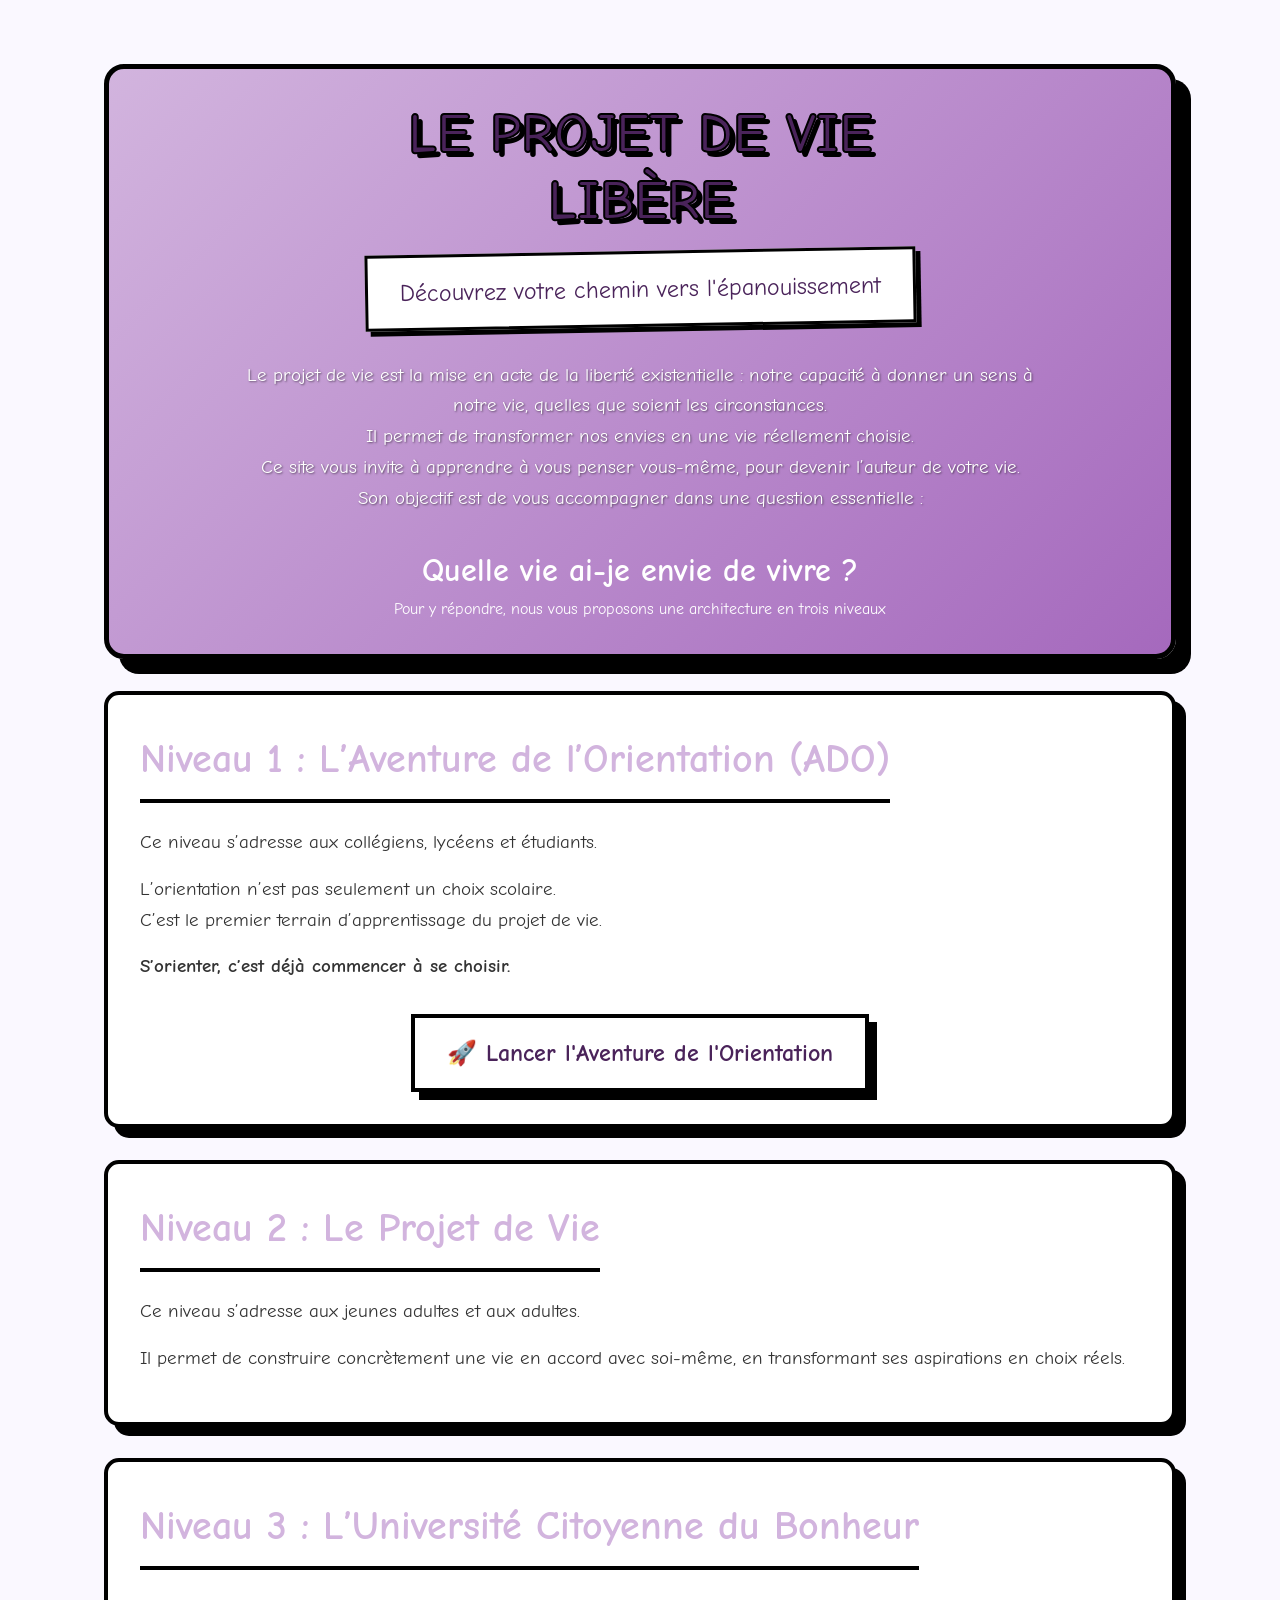
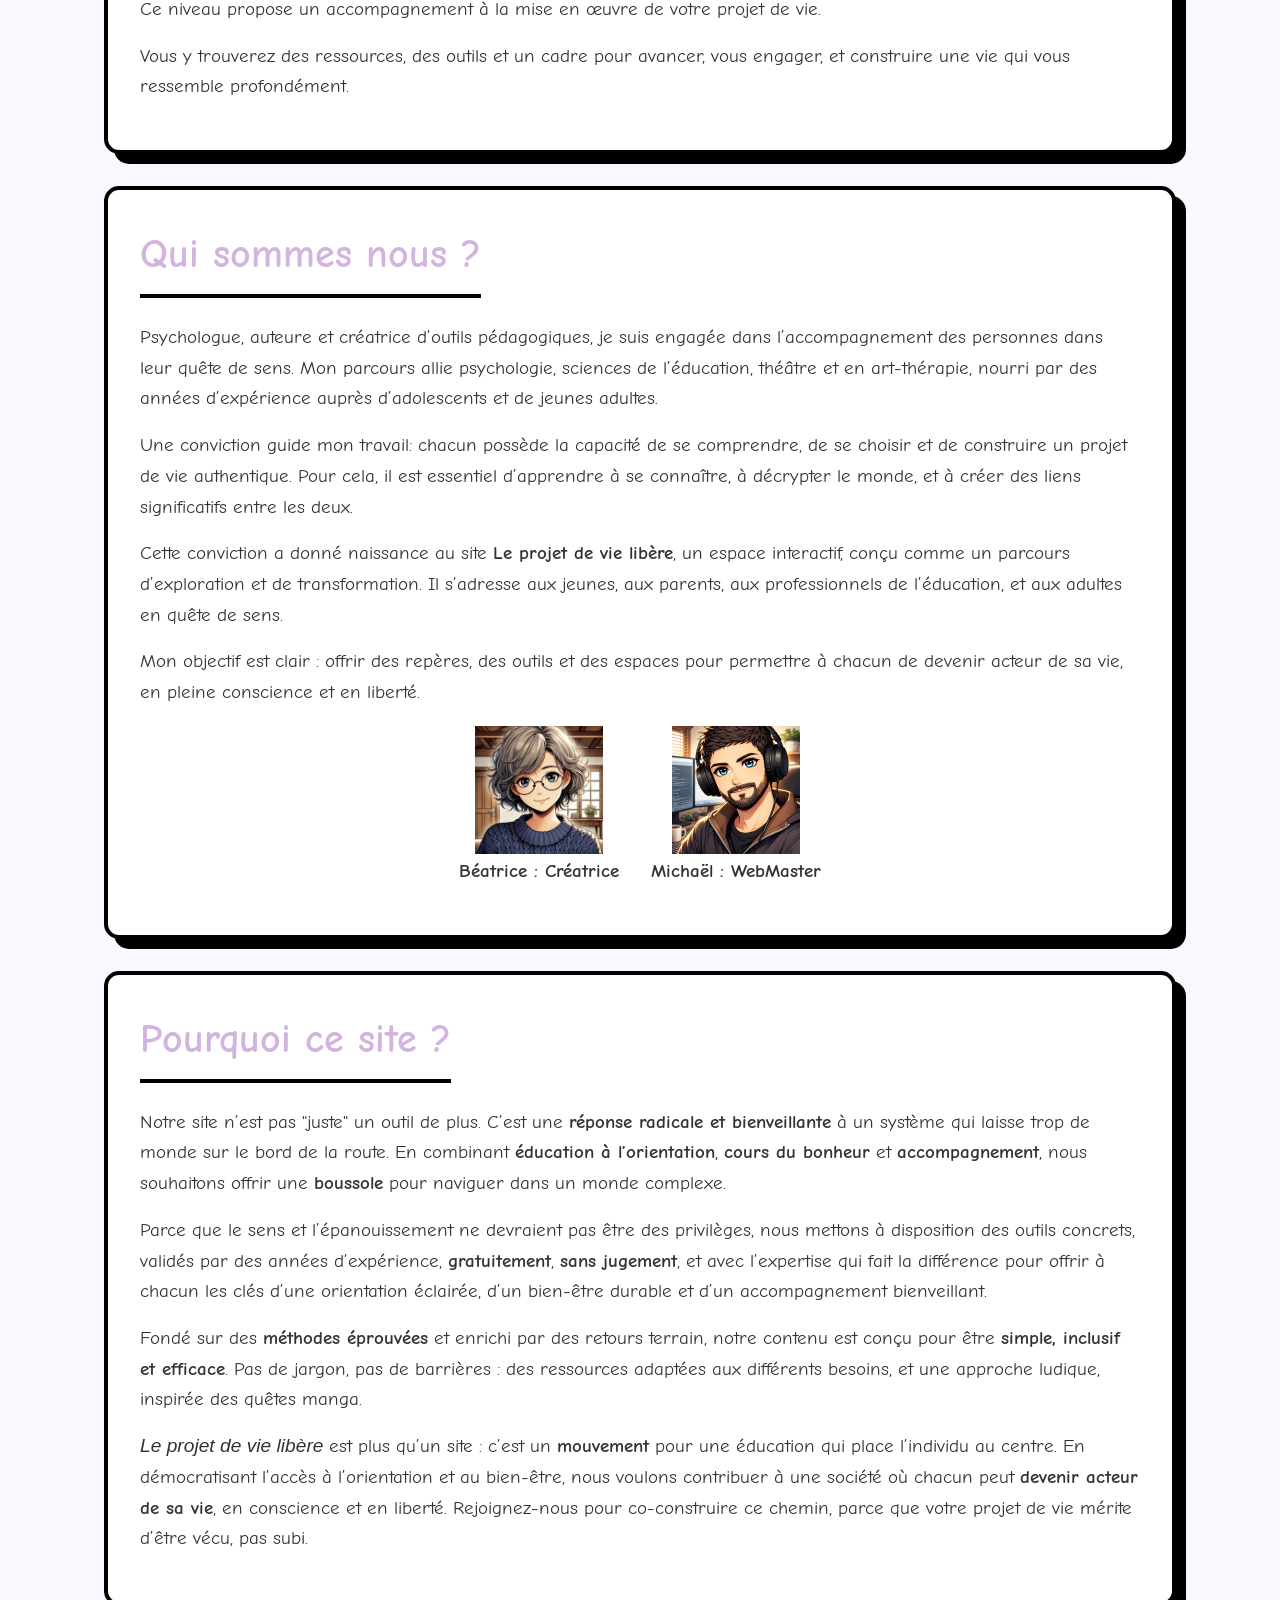
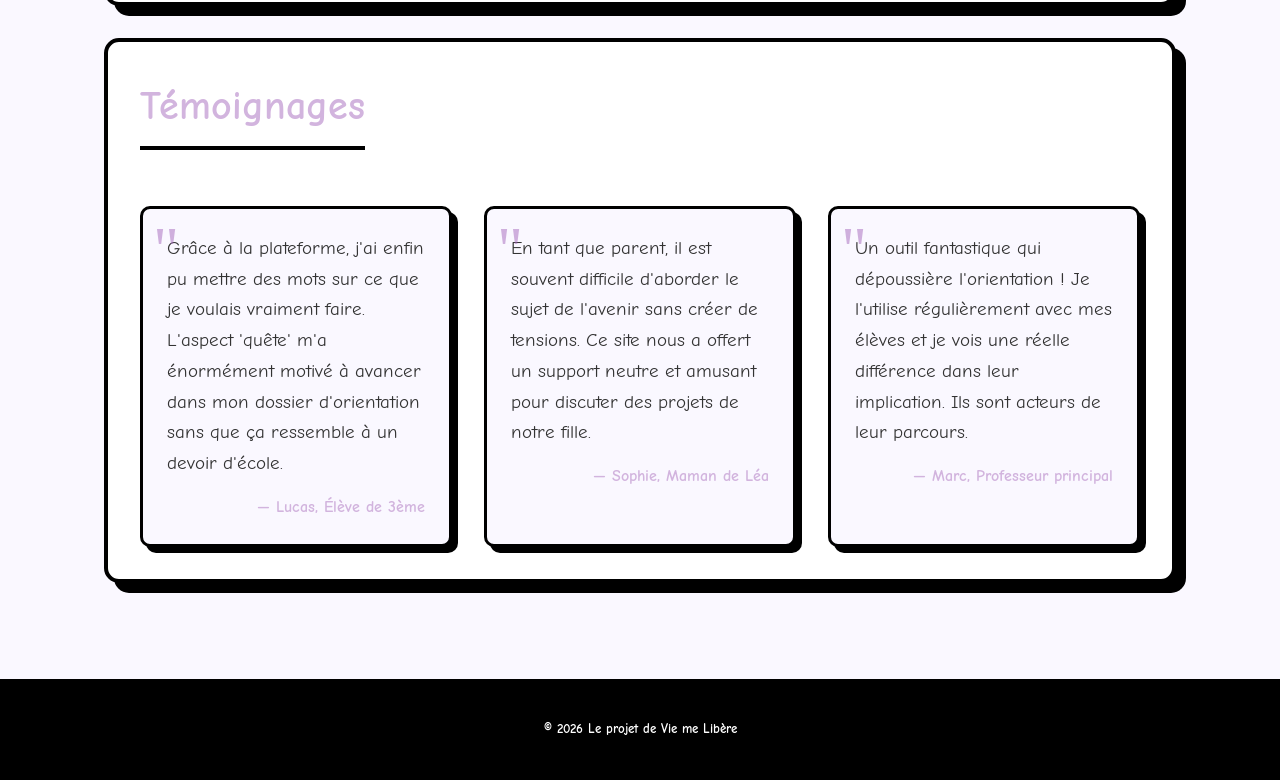
==== commit 0bb0645c: "chore: Rename project from Mon Projet de Vie to Le Projet de Vie" ====
--- a/frontend/index.html
+++ b/frontend/index.html
@@ -274,7 +274,7 @@
     </main>
     <footer>
         <p style="text-align: center; padding: 2rem; font-family: 'Comic Neue', cursive; font-weight: bold; color: var(--text-body);">
-            &copy; 2026 Mon projet de Vie me Libère
+            &copy; 2026 Le projet de Vie me Libère
         </p>
     </footer>
 </body>
